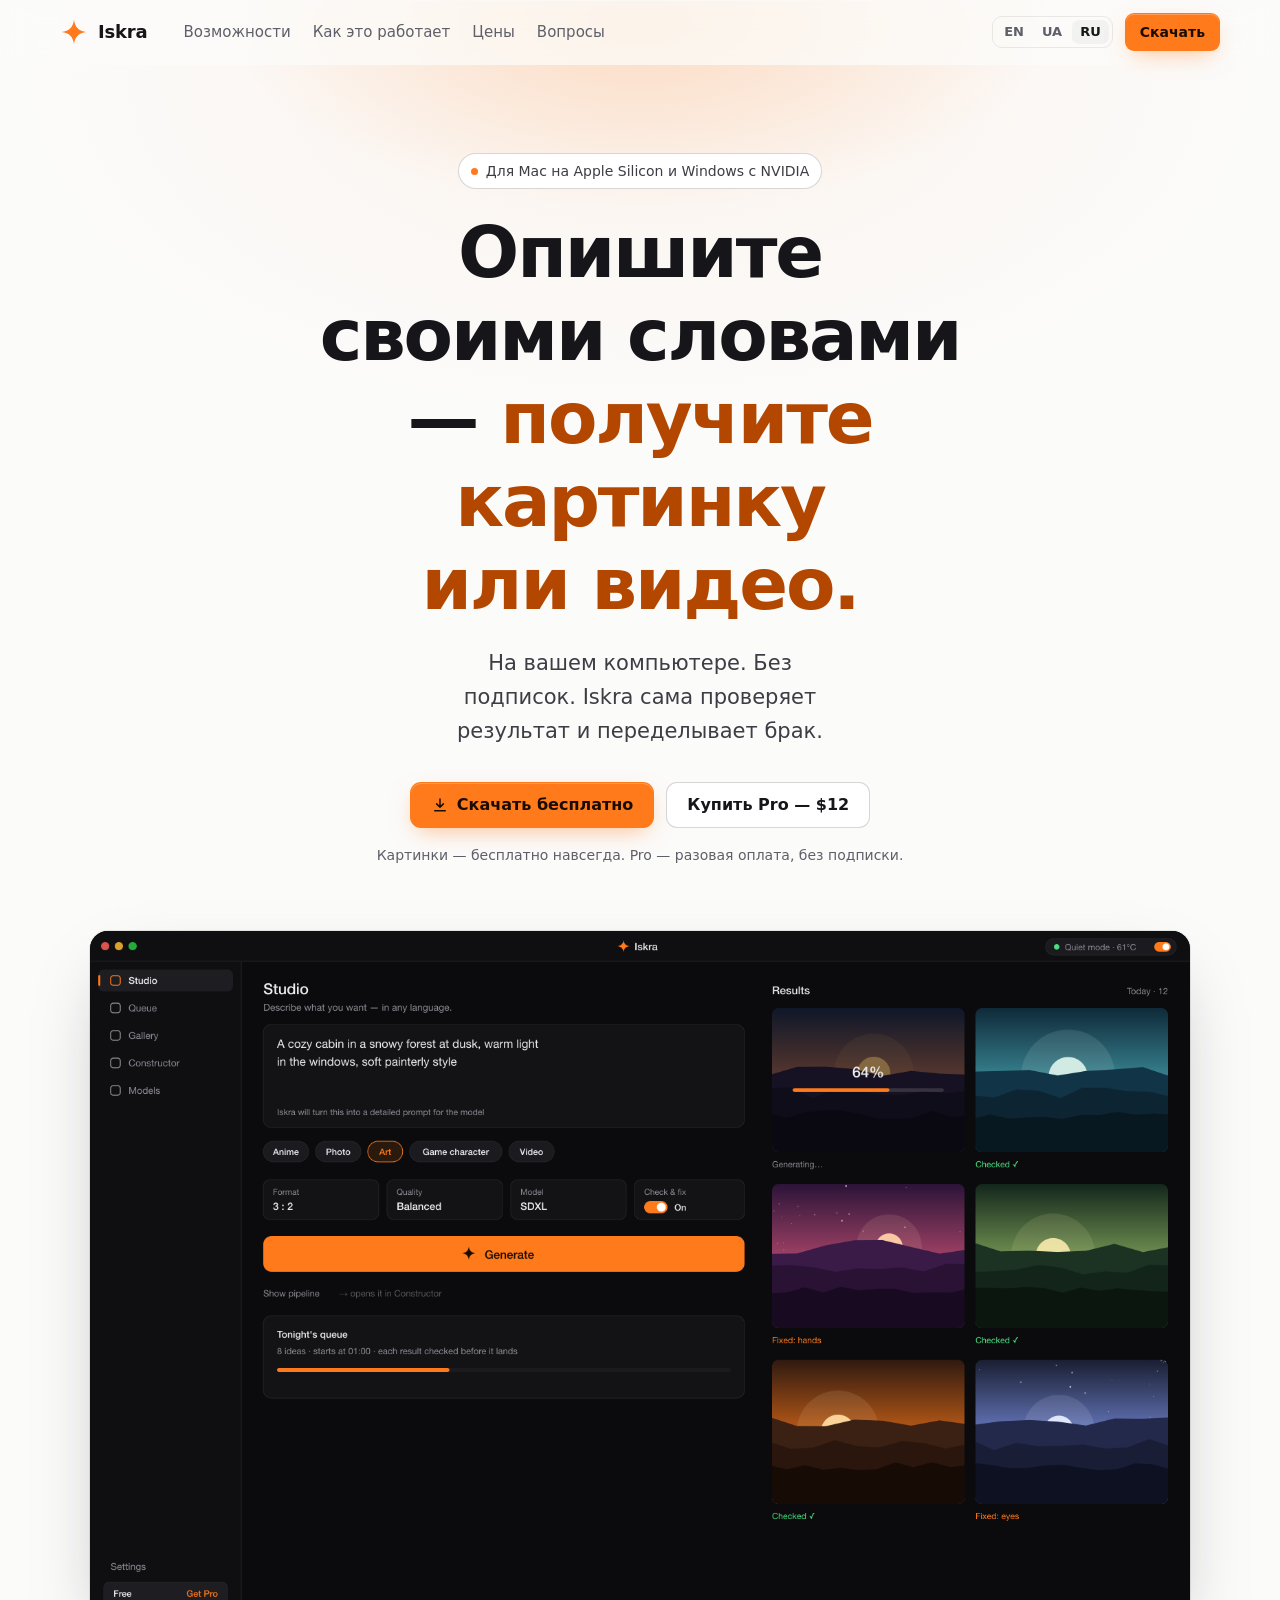
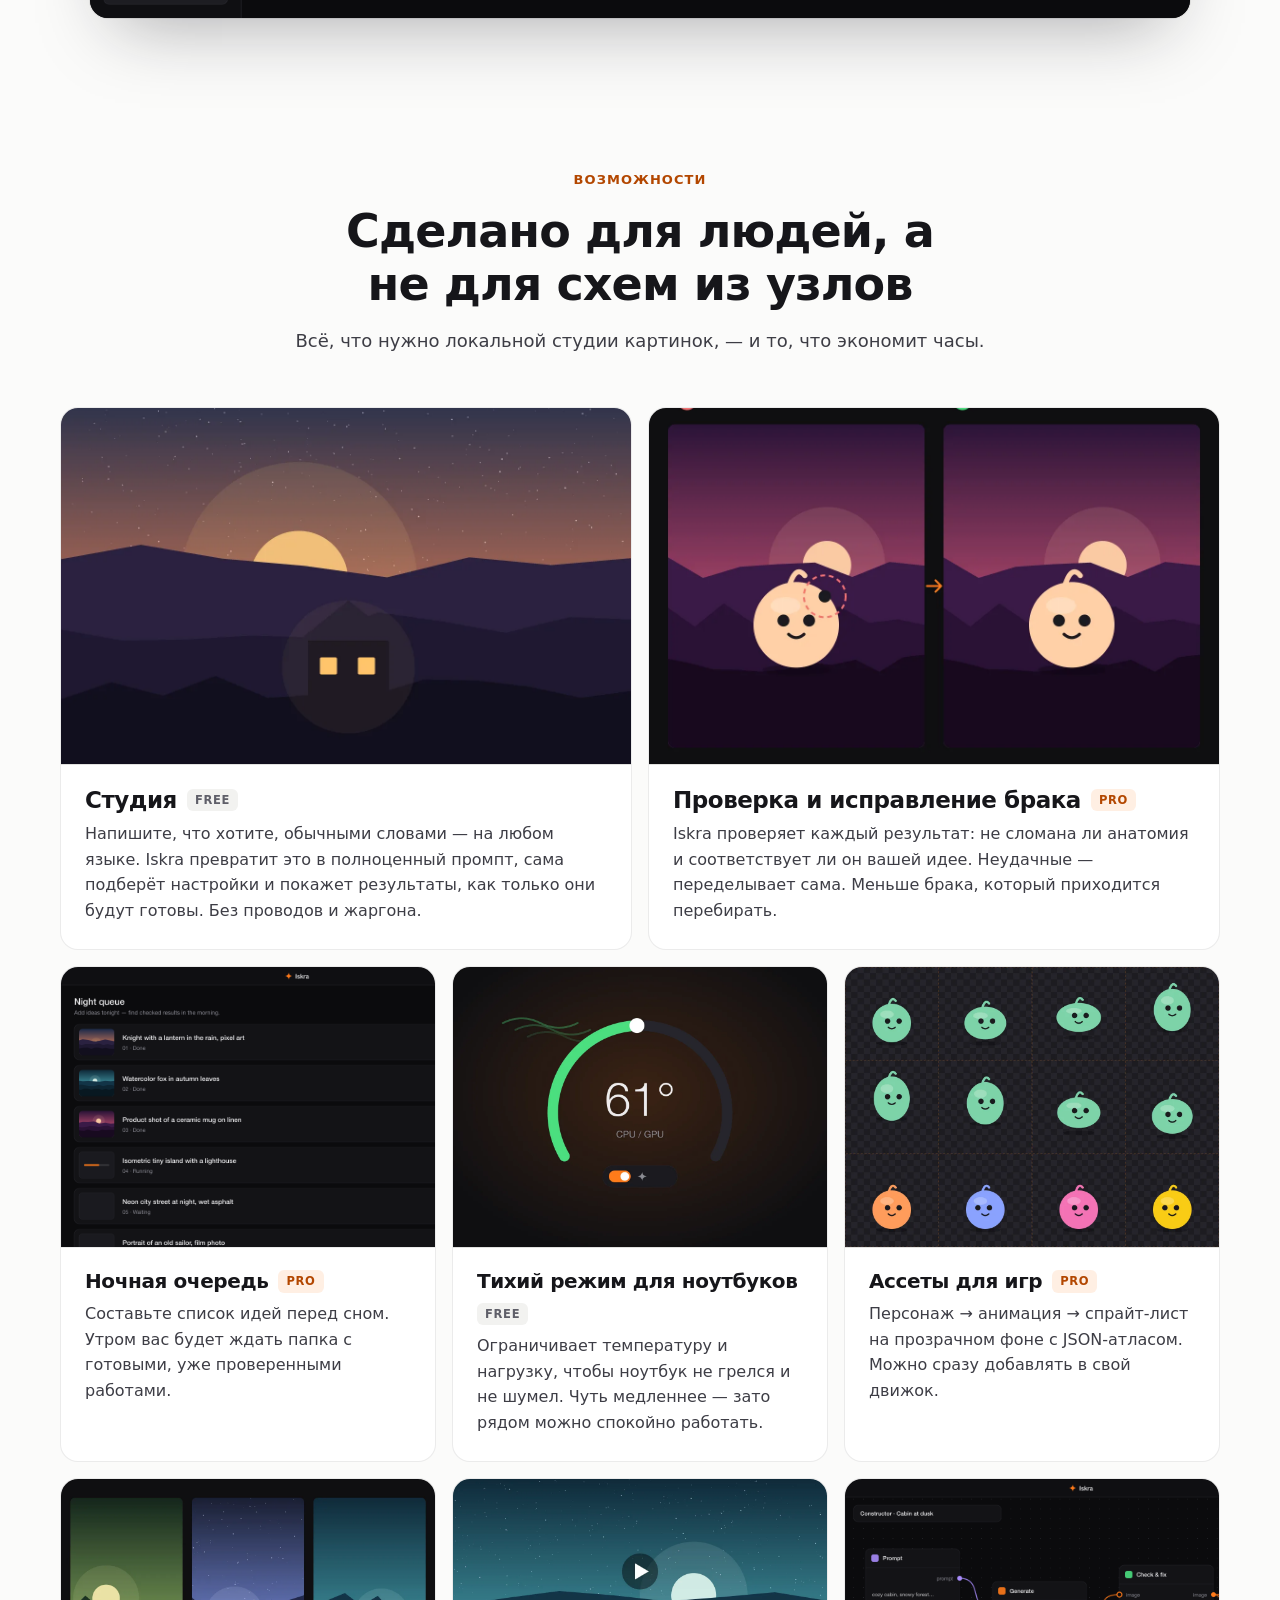
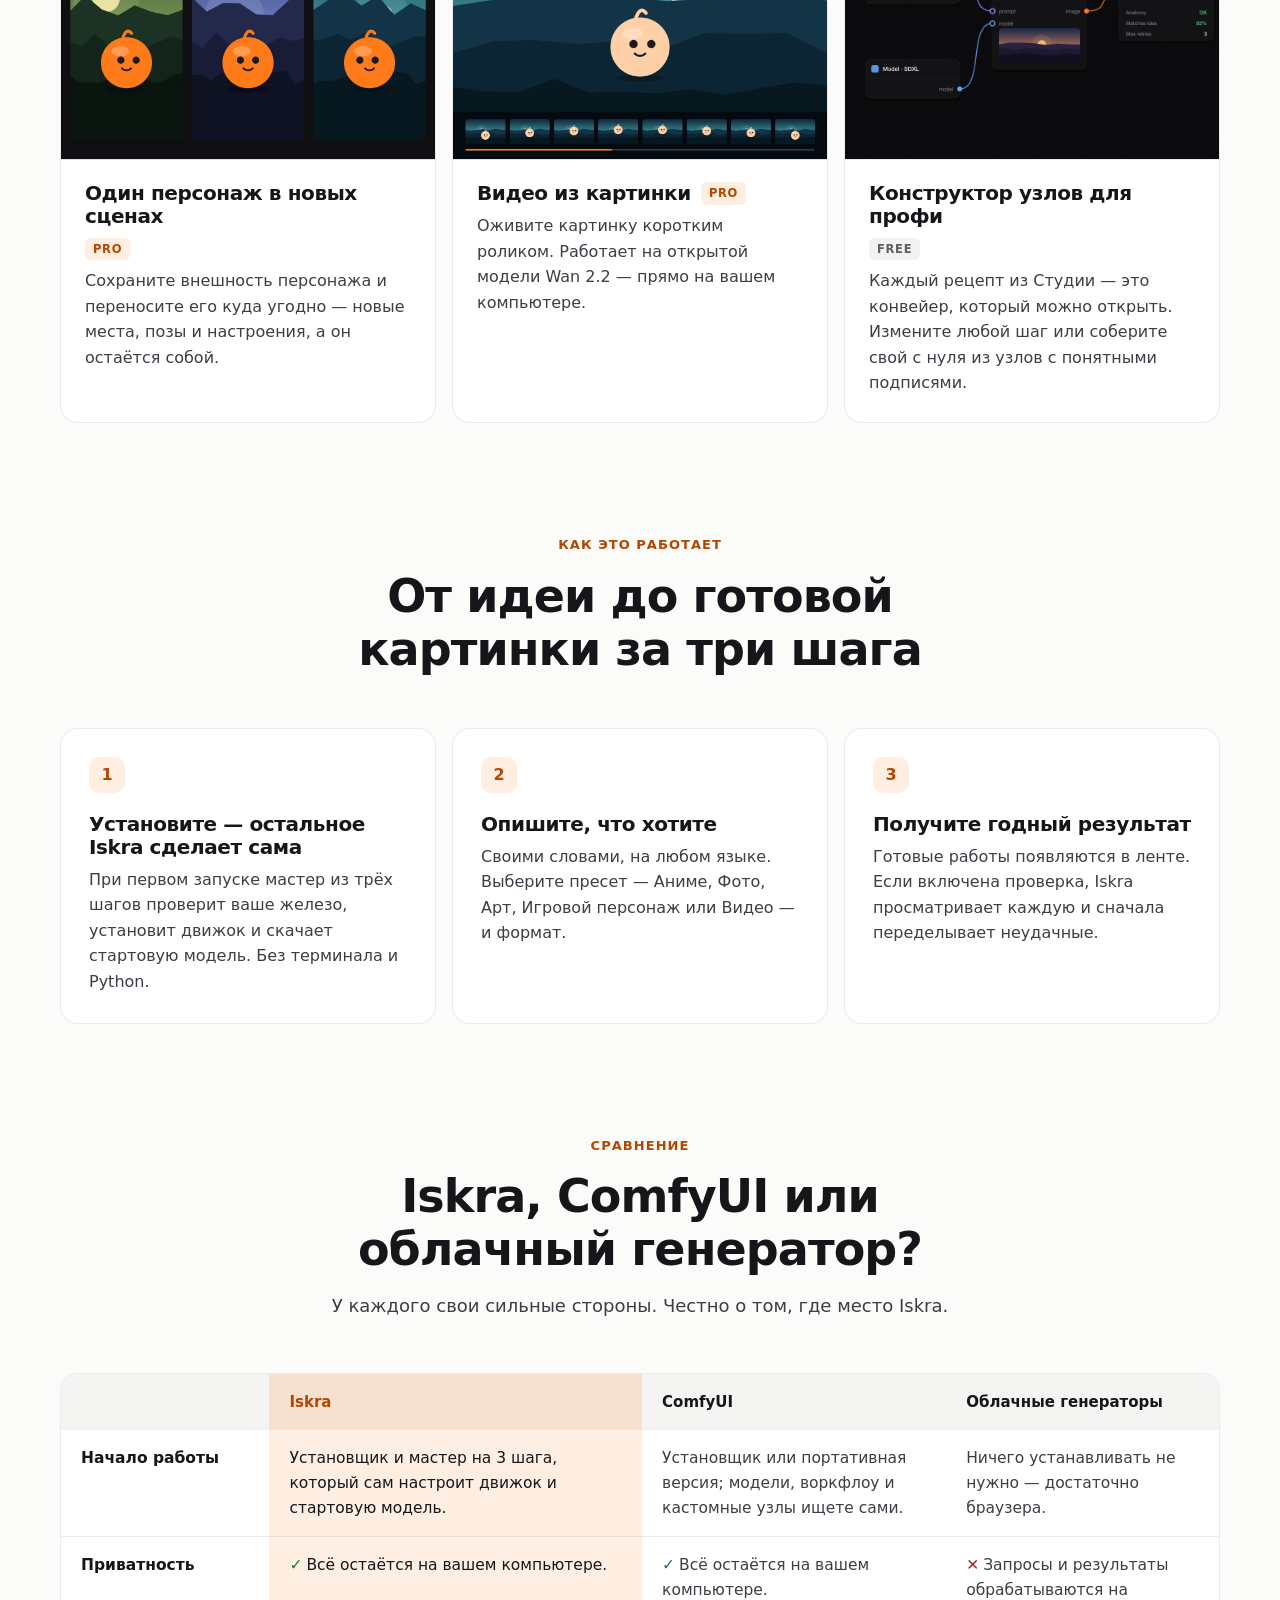
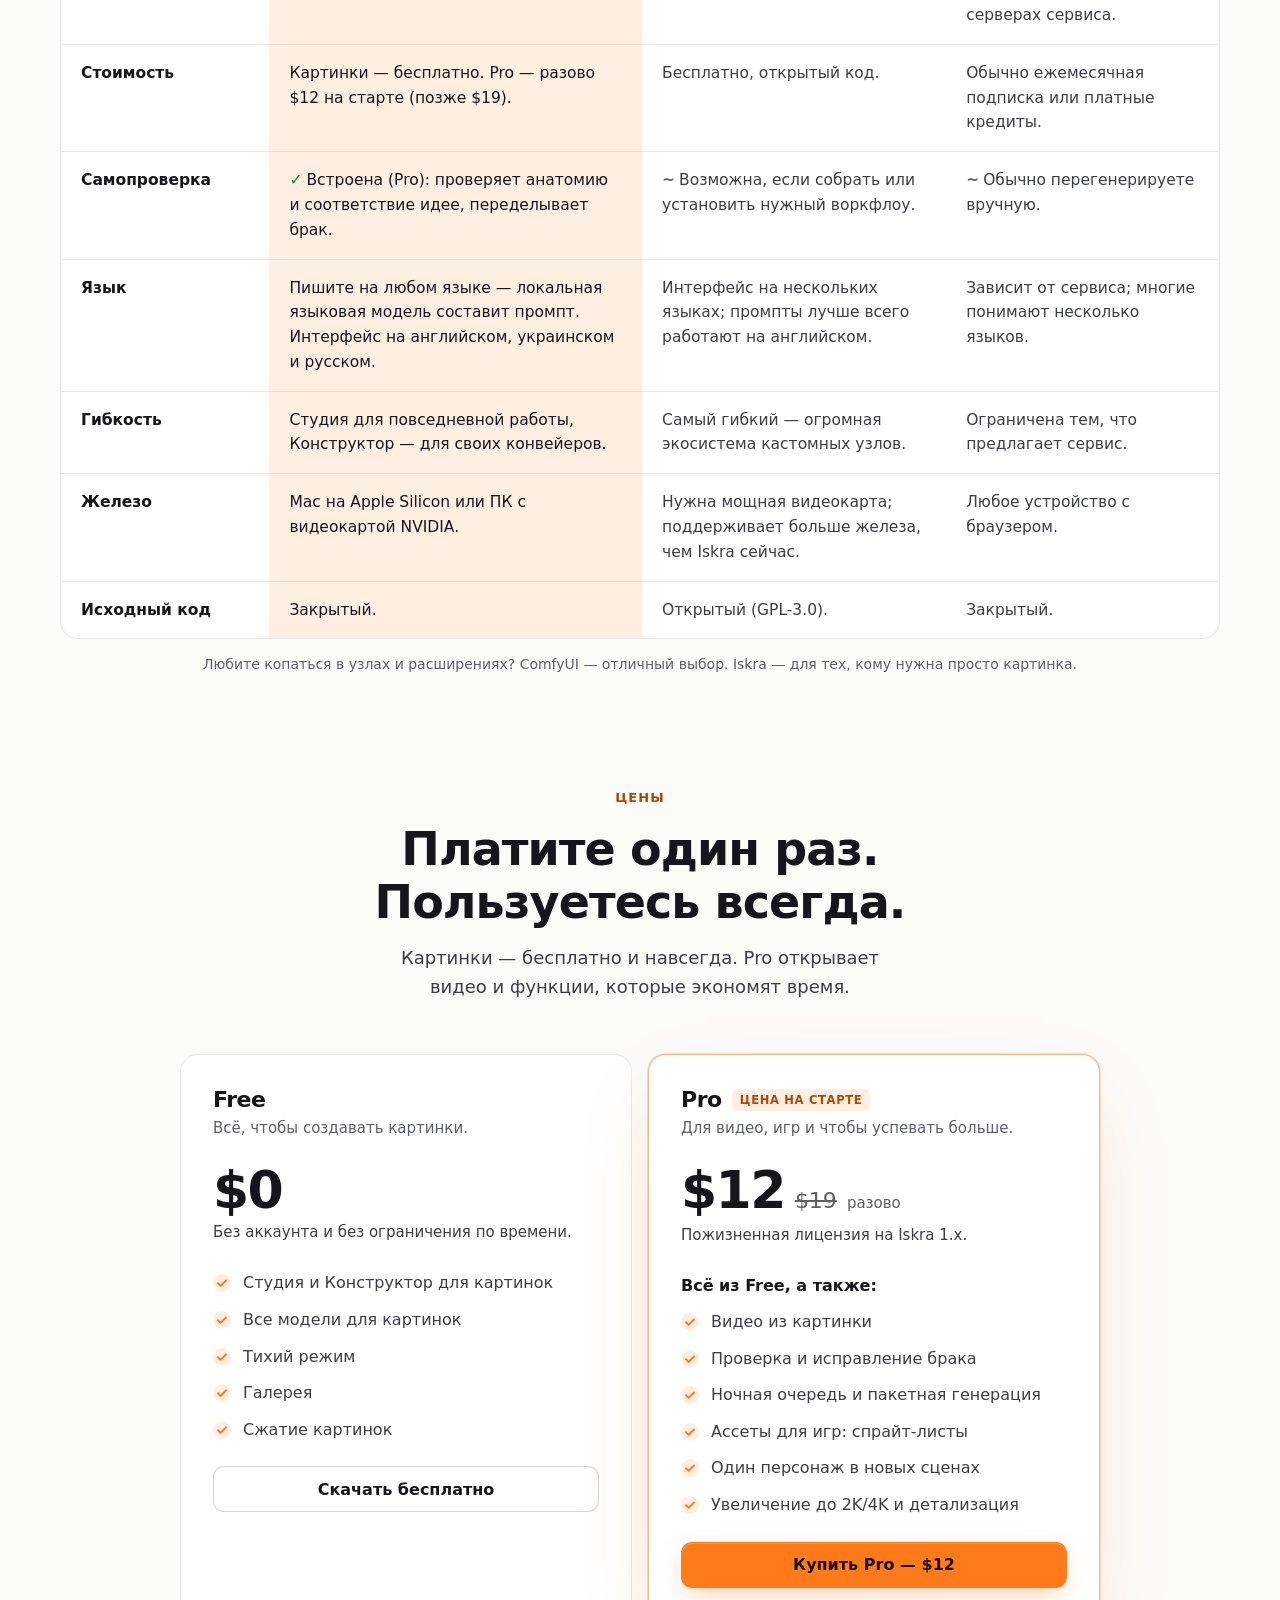
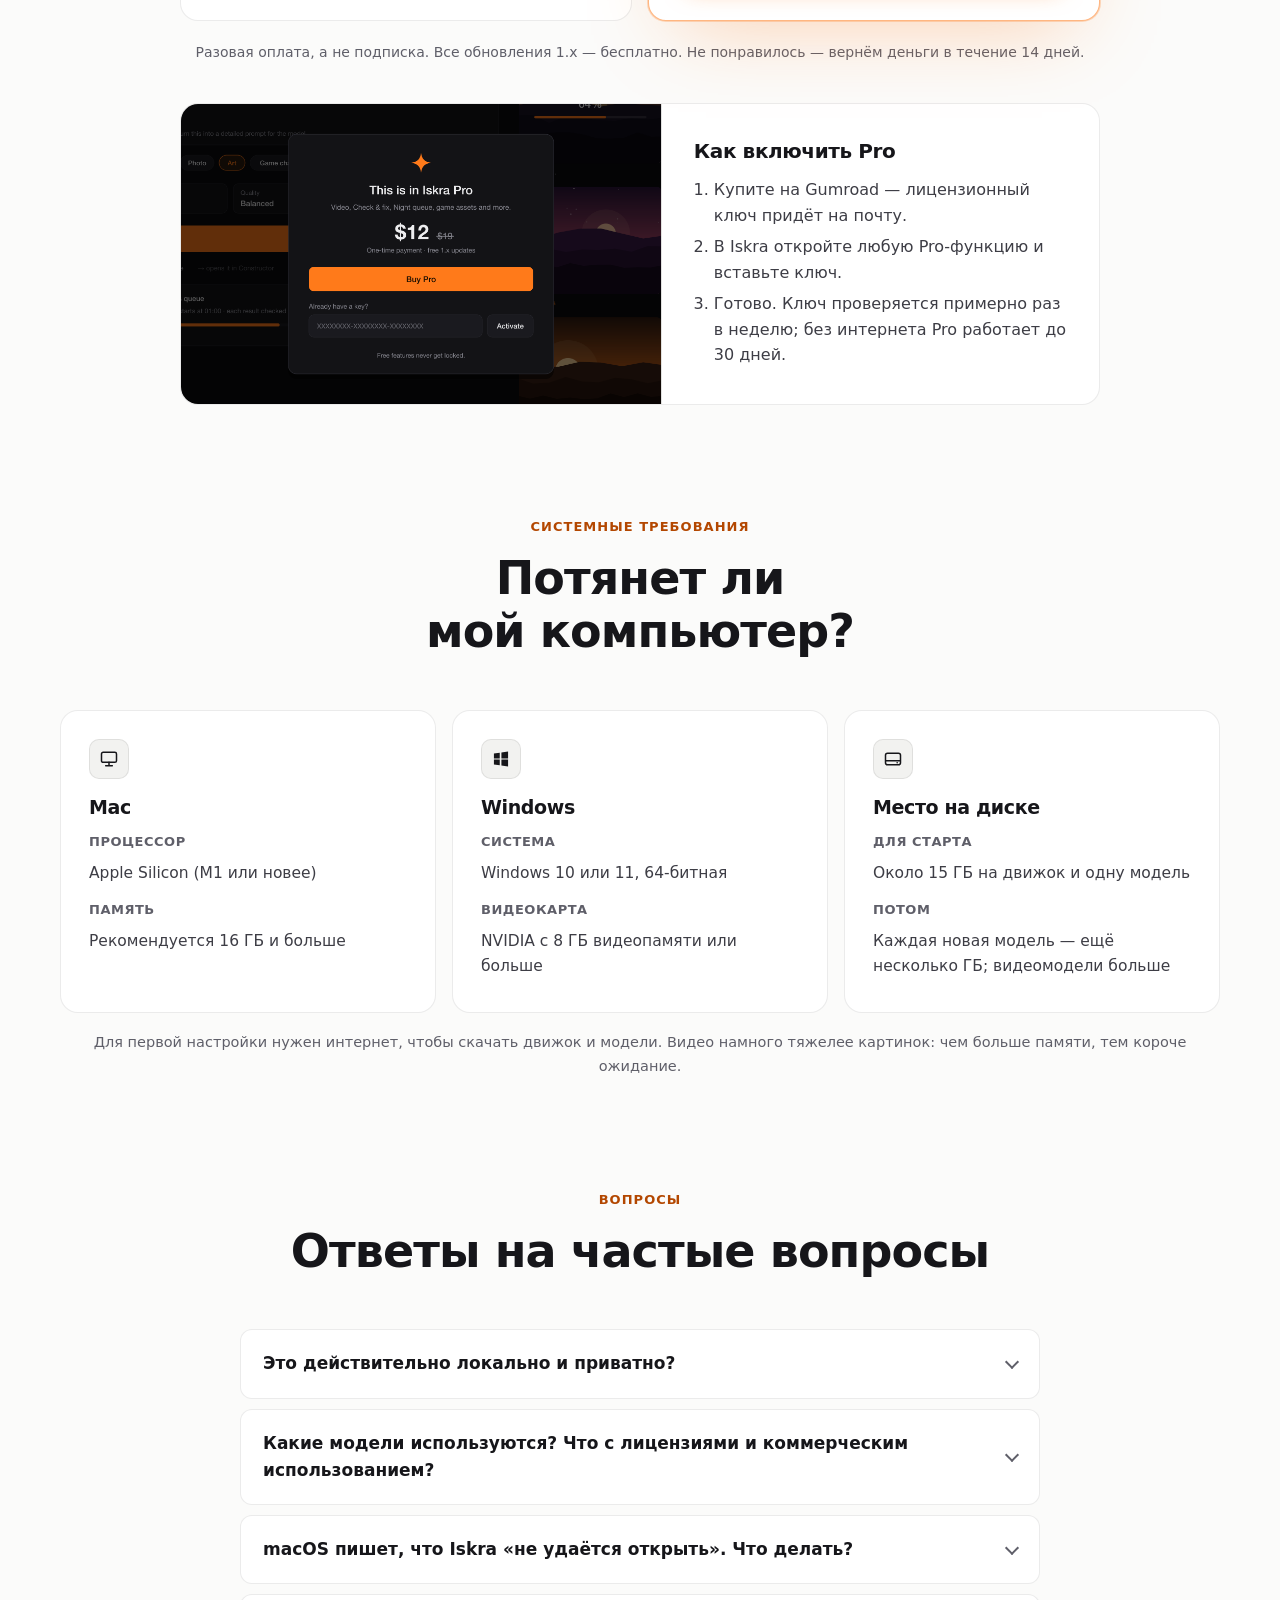
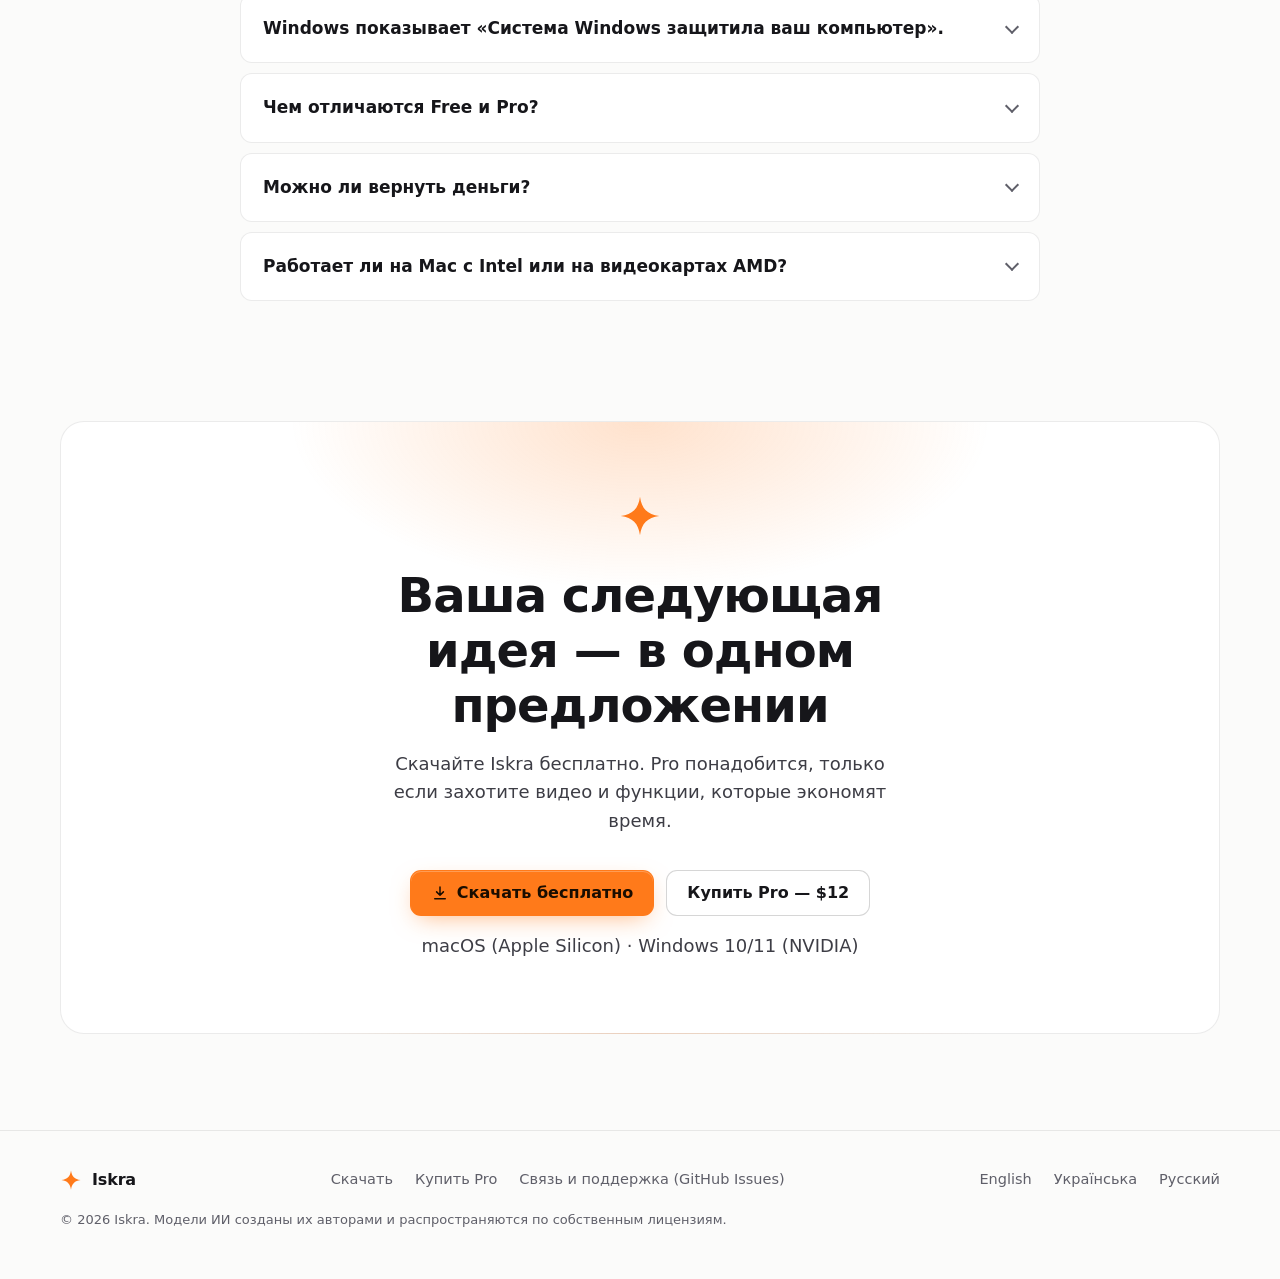
==== ru/index.html @ 6d416b85 "Add Iskra marketing site (en/uk/ru) for GitHub Pages Static, framework-free landing page: hero, feat" ====
<!doctype html>
<html lang="ru">
<head>
<meta charset="utf-8">
<meta name="viewport" content="width=device-width, initial-scale=1">
<title>Iskra — картинки и видео с помощью ИИ на вашем компьютере</title>
<meta name="description" content="Опишите своими словами — получите картинку или видео. Генерация прямо на вашем Mac или ПК с Windows, без облака и подписок. Картинки — бесплатно, Pro — разовая покупка.">
<link rel="canonical" href="https://krinsh.github.io/iskra/ru/">
<link rel="alternate" hreflang="en" href="https://krinsh.github.io/iskra/">
<link rel="alternate" hreflang="uk" href="https://krinsh.github.io/iskra/uk/">
<link rel="alternate" hreflang="ru" href="https://krinsh.github.io/iskra/ru/">
<link rel="alternate" hreflang="x-default" href="https://krinsh.github.io/iskra/">
<meta name="theme-color" content="#0b0b0d" media="(prefers-color-scheme: dark)">
<meta name="theme-color" content="#fbfbfa" media="(prefers-color-scheme: light)">
<link rel="icon" href="../assets/favicon.svg" type="image/svg+xml">
<link rel="apple-touch-icon" href="../assets/img/apple-touch-icon.png">
<meta property="og:type" content="website">
<meta property="og:site_name" content="Iskra">
<meta property="og:locale" content="ru_RU">
<meta property="og:locale:alternate" content="en_US">
<meta property="og:locale:alternate" content="uk_UA">
<meta property="og:title" content="Iskra — картинки и видео с помощью ИИ на вашем компьютере">
<meta property="og:description" content="Опишите своими словами — получите картинку или видео. На вашем компьютере. Без подписок.">
<meta property="og:url" content="https://krinsh.github.io/iskra/ru/">
<meta property="og:image" content="https://krinsh.github.io/iskra/assets/img/og.png">
<meta property="og:image:width" content="1200">
<meta property="og:image:height" content="630">
<meta property="og:image:alt" content="Iskra: опишите своими словами — получите картинку или видео.">
<meta name="twitter:card" content="summary_large_image">
<meta name="twitter:title" content="Iskra — картинки и видео с помощью ИИ на вашем компьютере">
<meta name="twitter:description" content="Опишите своими словами — получите картинку или видео. На вашем компьютере. Без подписок.">
<meta name="twitter:image" content="https://krinsh.github.io/iskra/assets/img/og.png">
<link rel="stylesheet" href="../assets/style.css">
<script src="../assets/site.js" defer></script>
<script type="application/ld+json">
{"@context":"https://schema.org","@type":"SoftwareApplication","name":"Iskra","inLanguage":"ru","applicationCategory":"MultimediaApplication","operatingSystem":"macOS (Apple Silicon), Windows 10/11","url":"https://krinsh.github.io/iskra/ru/","description":"Генерация картинок и видео с помощью ИИ локально, на вашем компьютере.","offers":[{"@type":"Offer","name":"Iskra Free","price":"0","priceCurrency":"USD"},{"@type":"Offer","name":"Iskra Pro","price":"12","priceCurrency":"USD","url":"https://krinsh.gumroad.com/l/iskra"}]}
</script>
</head>
<body>
<svg width="0" height="0" style="position:absolute" aria-hidden="true" focusable="false">
  <symbol id="spark" viewBox="0 0 24 24"><path d="M12 1.5C12.9 8 16 11.1 22.5 12C16 12.9 12.9 16 12 22.5C11.1 16 8 12.9 1.5 12C8 11.1 11.1 8 12 1.5Z" fill="#ff7a1a"/></symbol>
  <symbol id="i-down" viewBox="0 0 24 24"><path d="M12 4v11m0 0l-4.5-4.5M12 15l4.5-4.5M5 19.5h14" fill="none" stroke="currentColor" stroke-width="2" stroke-linecap="round" stroke-linejoin="round"/></symbol>
  <symbol id="i-mac" viewBox="0 0 24 24"><rect x="3" y="4" width="18" height="12" rx="2" fill="none" stroke="currentColor" stroke-width="1.8"/><path d="M8 20h8M12 16v4" stroke="currentColor" stroke-width="1.8" stroke-linecap="round"/></symbol>
  <symbol id="i-win" viewBox="0 0 24 24"><path d="M3.5 5.5l7-1v7h-7zM12.5 4.2l8-1.2v8.5h-8zM3.5 12.5h7v7l-7-1zM12.5 12.5h8V21l-8-1.2z" fill="currentColor"/></symbol>
  <symbol id="i-disk" viewBox="0 0 24 24"><rect x="3" y="5" width="18" height="14" rx="2.5" fill="none" stroke="currentColor" stroke-width="1.8"/><path d="M3 14h18" stroke="currentColor" stroke-width="1.8"/><circle cx="17" cy="16.5" r="1" fill="currentColor"/></symbol>
</svg>

<a class="skip" href="#main">Перейти к содержанию</a>

<header class="site-header">
  <div class="wrap nav">
    <a class="brand" href="./" aria-label="Iskra — главная"><svg aria-hidden="true"><use href="#spark"/></svg><span>Iskra</span></a>
    <nav class="nav-links" aria-label="Разделы">
      <a href="#features">Возможности</a>
      <a href="#how">Как это работает</a>
      <a href="#pricing">Цены</a>
      <a href="#faq">Вопросы</a>
    </nav>
    <div class="nav-end">
      <nav class="lang" aria-label="Язык">
        <a href="../" hreflang="en" lang="en" aria-label="English">EN</a>
        <a href="../uk/" hreflang="uk" lang="uk" aria-label="Українська">UA</a>
        <a href="./" hreflang="ru" lang="ru" aria-label="Русский" aria-current="true">RU</a>
      </nav>
      <a class="btn btn-primary btn-sm" href="https://github.com/KRINSH/iskra/releases/latest">Скачать</a>
    </div>
  </div>
</header>

<main id="main">

<section class="hero">
  <div class="wrap">
    <p class="eyebrow"><span class="dot" aria-hidden="true"></span>Для Mac на Apple Silicon и Windows с NVIDIA</p>
    <h1>Опишите своими словами — <span class="accent">получите картинку или видео.</span></h1>
    <p class="lead">На вашем компьютере. Без подписок. Iskra сама проверяет результат и переделывает брак.</p>
    <div class="cta-row">
      <a class="btn btn-primary" href="https://github.com/KRINSH/iskra/releases/latest"><svg aria-hidden="true"><use href="#i-down"/></svg>Скачать бесплатно</a>
      <a class="btn btn-ghost" href="https://krinsh.gumroad.com/l/iskra">Купить Pro — $12</a>
    </div>
    <p class="cta-note">Картинки — бесплатно навсегда. Pro — разовая оплата, без подписки.</p>
    <div class="hero-shot">
      <div class="frame">
        <img src="../assets/img/shot-studio.png" width="1600" height="1000" fetchpriority="high"
             alt="Студия Iskra: поле с описанием «Уютный домик в заснеженном лесу на закате», пресеты стилей, кнопка генерации и лента готовых проверенных результатов.">
      </div>
    </div>
  </div>
</section>

<section class="section" id="features" aria-labelledby="features-title">
  <div class="wrap">
    <div class="section-head">
      <span class="kicker">Возможности</span>
      <h2 id="features-title">Сделано для людей, а не для схем из узлов</h2>
      <p>Всё, что нужно локальной студии картинок, — и то, что экономит часы.</p>
    </div>
    <div class="features">
      <article class="card feature big">
        <div class="media"><img src="../assets/img/ex-1.webp" width="1200" height="900" loading="lazy" alt="Пример результата: домик со светом в окнах под звёздным вечерним небом."></div>
        <div class="body">
          <h3>Студия <span class="tag tag-free">Free</span></h3>
          <p>Напишите, что хотите, обычными словами — на любом языке. Iskra превратит это в полноценный промпт, сама подберёт настройки и покажет результаты, как только они будут готовы. Без проводов и жаргона.</p>
        </div>
      </article>
      <article class="card feature big">
        <div class="media"><img src="../assets/img/ex-2.webp" width="1200" height="900" loading="lazy" alt="До и после: персонаж с лишним глазом отмечен как брак, рядом — исправленный вариант."></div>
        <div class="body">
          <h3>Проверка и исправление брака <span class="tag tag-pro">Pro</span></h3>
          <p>Iskra проверяет каждый результат: не сломана ли анатомия и соответствует ли он вашей идее. Неудачные — переделывает сама. Меньше брака, который приходится перебирать.</p>
        </div>
      </article>
      <article class="card feature">
        <div class="media shot"><img src="../assets/img/shot-queue.png" width="1600" height="1000" loading="lazy" alt="Экран ночной очереди: список идей — часть готова и проверена, одна в работе, остальные ждут."></div>
        <div class="body">
          <h3>Ночная очередь <span class="tag tag-pro">Pro</span></h3>
          <p>Составьте список идей перед сном. Утром вас будет ждать папка с готовыми, уже проверенными работами.</p>
        </div>
      </article>
      <article class="card feature">
        <div class="media"><img src="../assets/img/ex-6.webp" width="1200" height="900" loading="lazy" alt="Тихий режим: индикатор температуры стабильно держит 61 градус, переключатель включён."></div>
        <div class="body">
          <h3>Тихий режим для ноутбуков <span class="tag tag-free">Free</span></h3>
          <p>Ограничивает температуру и нагрузку, чтобы ноутбук не грелся и не шумел. Чуть медленнее — зато рядом можно спокойно работать.</p>
        </div>
      </article>
      <article class="card feature">
        <div class="media"><img src="../assets/img/ex-3.webp" width="1200" height="900" loading="lazy" alt="Спрайт-лист на прозрачном фоне: персонаж в восьми кадрах анимации и цветовые варианты."></div>
        <div class="body">
          <h3>Ассеты для игр <span class="tag tag-pro">Pro</span></h3>
          <p>Персонаж → анимация → спрайт-лист на прозрачном фоне с JSON-атласом. Можно сразу добавлять в свой движок.</p>
        </div>
      </article>
      <article class="card feature">
        <div class="media"><img src="../assets/img/ex-4.webp" width="1200" height="900" loading="lazy" alt="Один и тот же персонаж в трёх разных сценах: лес, звёздная ночь и море."></div>
        <div class="body">
          <h3>Один персонаж в новых сценах <span class="tag tag-pro">Pro</span></h3>
          <p>Сохраните внешность персонажа и переносите его куда угодно — новые места, позы и настроения, а он остаётся собой.</p>
        </div>
      </article>
      <article class="card feature">
        <div class="media"><img src="../assets/img/ex-5.webp" width="1200" height="900" loading="lazy" alt="Статичная картинка, превращённая в короткое видео: кнопка воспроизведения и лента кадров внизу."></div>
        <div class="body">
          <h3>Видео из картинки <span class="tag tag-pro">Pro</span></h3>
          <p>Оживите картинку коротким роликом. Работает на открытой модели Wan 2.2 — прямо на вашем компьютере.</p>
        </div>
      </article>
      <article class="card feature">
        <div class="media shot"><img src="../assets/img/shot-constructor.png" width="1600" height="1000" loading="lazy" alt="Конструктор: соединённые карточки узлов — промпт, модель, генерация, проверка, увеличение, сохранение в галерею."></div>
        <div class="body">
          <h3>Конструктор узлов для профи <span class="tag tag-free">Free</span></h3>
          <p>Каждый рецепт из Студии — это конвейер, который можно открыть. Измените любой шаг или соберите свой с нуля из узлов с понятными подписями.</p>
        </div>
      </article>
    </div>
  </div>
</section>

<section class="section" id="how" aria-labelledby="how-title">
  <div class="wrap">
    <div class="section-head">
      <span class="kicker">Как это работает</span>
      <h2 id="how-title">От идеи до готовой картинки за три шага</h2>
    </div>
    <ol class="steps" role="list">
      <li class="card step">
        <div class="num" aria-hidden="true">1</div>
        <h3>Установите — остальное Iskra сделает сама</h3>
        <p>При первом запуске мастер из трёх шагов проверит ваше железо, установит движок и скачает стартовую модель. Без терминала и Python.</p>
      </li>
      <li class="card step">
        <div class="num" aria-hidden="true">2</div>
        <h3>Опишите, что хотите</h3>
        <p>Своими словами, на любом языке. Выберите пресет — Аниме, Фото, Арт, Игровой персонаж или Видео — и формат.</p>
      </li>
      <li class="card step">
        <div class="num" aria-hidden="true">3</div>
        <h3>Получите годный результат</h3>
        <p>Готовые работы появляются в ленте. Если включена проверка, Iskra просматривает каждую и сначала переделывает неудачные.</p>
      </li>
    </ol>
  </div>
</section>

<section class="section" id="compare" aria-labelledby="compare-title">
  <div class="wrap">
    <div class="section-head">
      <span class="kicker">Сравнение</span>
      <h2 id="compare-title">Iskra, ComfyUI или облачный генератор?</h2>
      <p>У каждого свои сильные стороны. Честно о том, где место Iskra.</p>
    </div>
    <div class="table-wrap" role="region" aria-labelledby="compare-title" tabindex="0">
      <table class="compare">
        <thead>
          <tr>
            <th scope="col"><span class="visually-hidden">Критерий</span></th>
            <th scope="col" class="us">Iskra</th>
            <th scope="col">ComfyUI</th>
            <th scope="col">Облачные генераторы</th>
          </tr>
        </thead>
        <tbody>
          <tr>
            <th scope="row">Начало работы</th>
            <td class="us" data-label="Iskra">Установщик и мастер на 3 шага, который сам настроит движок и стартовую модель.</td>
            <td data-label="ComfyUI">Установщик или портативная версия; модели, воркфлоу и кастомные узлы ищете сами.</td>
            <td data-label="Облачные генераторы">Ничего устанавливать не нужно — достаточно браузера.</td>
          </tr>
          <tr>
            <th scope="row">Приватность</th>
            <td class="us" data-label="Iskra"><span class="mark yes" aria-hidden="true">✓</span>Всё остаётся на вашем компьютере.</td>
            <td data-label="ComfyUI"><span class="mark yes" aria-hidden="true">✓</span>Всё остаётся на вашем компьютере.</td>
            <td data-label="Облачные генераторы"><span class="mark no" aria-hidden="true">✕</span>Запросы и результаты обрабатываются на серверах сервиса.</td>
          </tr>
          <tr>
            <th scope="row">Стоимость</th>
            <td class="us" data-label="Iskra">Картинки — бесплатно. Pro — разово $12 на старте (позже $19).</td>
            <td data-label="ComfyUI">Бесплатно, открытый код.</td>
            <td data-label="Облачные генераторы">Обычно ежемесячная подписка или платные кредиты.</td>
          </tr>
          <tr>
            <th scope="row">Самопроверка</th>
            <td class="us" data-label="Iskra"><span class="mark yes" aria-hidden="true">✓</span>Встроена (Pro): проверяет анатомию и соответствие идее, переделывает брак.</td>
            <td data-label="ComfyUI"><span class="mark meh" aria-hidden="true">~</span>Возможна, если собрать или установить нужный воркфлоу.</td>
            <td data-label="Облачные генераторы"><span class="mark meh" aria-hidden="true">~</span>Обычно перегенерируете вручную.</td>
          </tr>
          <tr>
            <th scope="row">Язык</th>
            <td class="us" data-label="Iskra">Пишите на любом языке — локальная языковая модель составит промпт. Интерфейс на английском, украинском и русском.</td>
            <td data-label="ComfyUI">Интерфейс на нескольких языках; промпты лучше всего работают на английском.</td>
            <td data-label="Облачные генераторы">Зависит от сервиса; многие понимают несколько языков.</td>
          </tr>
          <tr>
            <th scope="row">Гибкость</th>
            <td class="us" data-label="Iskra">Студия для повседневной работы, Конструктор — для своих конвейеров.</td>
            <td data-label="ComfyUI">Самый гибкий — огромная экосистема кастомных узлов.</td>
            <td data-label="Облачные генераторы">Ограничена тем, что предлагает сервис.</td>
          </tr>
          <tr>
            <th scope="row">Железо</th>
            <td class="us" data-label="Iskra">Mac на Apple Silicon или ПК с видеокартой NVIDIA.</td>
            <td data-label="ComfyUI">Нужна мощная видеокарта; поддерживает больше железа, чем Iskra сейчас.</td>
            <td data-label="Облачные генераторы">Любое устройство с браузером.</td>
          </tr>
          <tr>
            <th scope="row">Исходный код</th>
            <td class="us" data-label="Iskra">Закрытый.</td>
            <td data-label="ComfyUI">Открытый (GPL-3.0).</td>
            <td data-label="Облачные генераторы">Закрытый.</td>
          </tr>
        </tbody>
      </table>
    </div>
    <p class="table-note">Любите копаться в узлах и расширениях? ComfyUI — отличный выбор. Iskra — для тех, кому нужна просто картинка.</p>
  </div>
</section>

<section class="section" id="pricing" aria-labelledby="pricing-title">
  <div class="wrap">
    <div class="section-head">
      <span class="kicker">Цены</span>
      <h2 id="pricing-title">Платите один раз. Пользуетесь всегда.</h2>
      <p>Картинки — бесплатно и навсегда. Pro открывает видео и функции, которые экономят время.</p>
    </div>
    <div class="pricing">
      <div class="card price-card">
        <h3>Free</h3>
        <p class="sub">Всё, чтобы создавать картинки.</p>
        <div class="price"><span class="amount">$0</span></div>
        <p class="price-local">Без аккаунта и без ограничения по времени.</p>
        <ul class="checks">
          <li>Студия и Конструктор для картинок</li>
          <li>Все модели для картинок</li>
          <li>Тихий режим</li>
          <li>Галерея</li>
          <li>Сжатие картинок</li>
        </ul>
        <a class="btn btn-ghost" href="https://github.com/KRINSH/iskra/releases/latest">Скачать бесплатно</a>
      </div>
      <div class="card price-card pro">
        <h3>Pro <span class="tag tag-pro">Цена на старте</span></h3>
        <p class="sub">Для видео, игр и чтобы успевать больше.</p>
        <div class="price"><span class="amount">$12</span><s aria-label="обычная цена 19 долларов">$19</s><span class="per">разово</span></div>
        <p class="price-local">Пожизненная лицензия на Iskra 1.x.</p>
        <ul class="checks">
          <li class="lead-item">Всё из Free, а также:</li>
          <li>Видео из картинки</li>
          <li>Проверка и исправление брака</li>
          <li>Ночная очередь и пакетная генерация</li>
          <li>Ассеты для игр: спрайт-листы</li>
          <li>Один персонаж в новых сценах</li>
          <li>Увеличение до 2K/4K и детализация</li>
        </ul>
        <a class="btn btn-primary" href="https://krinsh.gumroad.com/l/iskra">Купить Pro — $12</a>
      </div>
    </div>
    <p class="fine">Разовая оплата, а не подписка. Все обновления 1.x — бесплатно. Не понравилось — вернём деньги в течение 14 дней.</p>

    <div class="card activate">
      <div class="media"><img src="../assets/img/shot-pro.png" width="1600" height="1000" loading="lazy" alt="Окно «Это в Iskra Pro» с ценой, кнопкой покупки и полем для лицензионного ключа."></div>
      <div class="body">
        <h3>Как включить Pro</h3>
        <ol>
          <li>Купите на Gumroad — лицензионный ключ придёт на почту.</li>
          <li>В Iskra откройте любую Pro-функцию и вставьте ключ.</li>
          <li>Готово. Ключ проверяется примерно раз в неделю; без интернета Pro работает до 30 дней.</li>
        </ol>
      </div>
    </div>
  </div>
</section>

<section class="section" id="requirements" aria-labelledby="req-title">
  <div class="wrap">
    <div class="section-head">
      <span class="kicker">Системные требования</span>
      <h2 id="req-title">Потянет ли мой компьютер?</h2>
    </div>
    <div class="reqs">
      <div class="card req">
        <div class="icon" aria-hidden="true"><svg><use href="#i-mac"/></svg></div>
        <h3>Mac</h3>
        <dl>
          <dt>Процессор</dt><dd>Apple Silicon (M1 или новее)</dd>
          <dt>Память</dt><dd>Рекомендуется 16 ГБ и больше</dd>
        </dl>
      </div>
      <div class="card req">
        <div class="icon" aria-hidden="true"><svg><use href="#i-win"/></svg></div>
        <h3>Windows</h3>
        <dl>
          <dt>Система</dt><dd>Windows 10 или 11, 64-битная</dd>
          <dt>Видеокарта</dt><dd>NVIDIA с 8 ГБ видеопамяти или больше</dd>
        </dl>
      </div>
      <div class="card req">
        <div class="icon" aria-hidden="true"><svg><use href="#i-disk"/></svg></div>
        <h3>Место на диске</h3>
        <dl>
          <dt>Для старта</dt><dd>Около 15 ГБ на движок и одну модель</dd>
          <dt>Потом</dt><dd>Каждая новая модель — ещё несколько ГБ; видеомодели больше</dd>
        </dl>
      </div>
    </div>
    <p class="req-note">Для первой настройки нужен интернет, чтобы скачать движок и модели. Видео намного тяжелее картинок: чем больше памяти, тем короче ожидание.</p>
  </div>
</section>

<section class="section" id="faq" aria-labelledby="faq-title">
  <div class="wrap">
    <div class="section-head">
      <span class="kicker">Вопросы</span>
      <h2 id="faq-title">Ответы на частые вопросы</h2>
    </div>
    <div class="faq">
      <details>
        <summary>Это действительно локально и приватно?</summary>
        <div class="answer">
          <p>Да. Картинки и видео генерируются полностью на вашем компьютере — ваши описания и результаты никуда не загружаются.</p>
          <p>В интернет Iskra выходит только чтобы скачать движок и выбранные вами модели, а с Pro — чтобы примерно раз в неделю проверить лицензионный ключ. Без интернета Pro работает до 30 дней между проверками.</p>
        </div>
      </details>
      <details>
        <summary>Какие модели используются? Что с лицензиями и коммерческим использованием?</summary>
        <div class="answer">
          <p>Iskra не поставляет модели в комплекте: при настройке она скачивает стартовую модель с Hugging Face, а другие можно добавить в окне <strong>Модели</strong>. Для каждой модели там указана лицензия и можно ли использовать результаты коммерчески.</p>
          <p>Стартовая модель по умолчанию — SDXL с лицензией CreativeML Open RAIL++-M: коммерческое использование разрешено в рамках её ограничений. Для видео — Wan 2.2 (Apache 2.0). Некоторые популярные модели, например FLUX.1 [dev], некоммерческие — Iskra чётко их помечает. Если сомневаетесь, прочитайте лицензию модели, которой пользуетесь.</p>
        </div>
      </details>
      <details>
        <summary>macOS пишет, что Iskra «не удаётся открыть». Что делать?</summary>
        <div class="answer">
          <p>Iskra пока не подписана платным сертификатом Apple Developer, поэтому при первом запуске macOS показывает предупреждение. Разрешить запуск нужно только один раз:</p>
          <ol>
            <li>Перетащите Iskra в папку <strong>Программы</strong>.</li>
            <li>Нажмите на Iskra <strong>правой кнопкой</strong> (или с Control), выберите <strong>Открыть</strong> и ещё раз нажмите <strong>Открыть</strong> в окне.</li>
            <li>Если кнопки «Открыть» нет (macOS 15 Sequoia и новее): попробуйте один раз запустить Iskra, затем откройте <strong>Системные настройки → Конфиденциальность и безопасность</strong>, прокрутите вниз и нажмите <strong>Всё равно открыть</strong> рядом с сообщением об Iskra. Подтвердите паролем.</li>
          </ol>
          <p>Если macOS пишет, что программа «повреждена», выполните в Терминале эту команду и откройте Iskra снова: <code class="cmd">xattr -dr com.apple.quarantine /Applications/Iskra.app</code></p>
        </div>
      </details>
      <details>
        <summary>Windows показывает «Система Windows защитила ваш компьютер».</summary>
        <div class="answer">
          <p>Это фильтр SmartScreen: у установщика пока нет цифровой подписи. Нажмите <strong>Подробнее</strong>, а затем <strong>Выполнить в любом случае</strong>. Для каждого установщика это нужно только один раз.</p>
        </div>
      </details>
      <details>
        <summary>Чем отличаются Free и Pro?</summary>
        <div class="answer">
          <p><strong>Free</strong> — это Студия и Конструктор для картинок, все модели для картинок, тихий режим, галерея и сжатие картинок. Без ограничения по времени.</p>
          <p><strong>Pro</strong> добавляет видео из картинки, проверку и исправление брака, ночную очередь и пакетную генерацию, ассеты для игр (спрайт-листы), одного персонажа в новых сценах, а также увеличение до 2K/4K с детализацией. Оплата разовая: $12 на старте, позже $19. Бесплатные функции никогда не блокируются.</p>
        </div>
      </details>
      <details>
        <summary>Можно ли вернуть деньги?</summary>
        <div class="answer">
          <p>Да. Если Pro вам не подошёл, ответьте на письмо-квитанцию от Gumroad в течение 14 дней после покупки — и мы вернём всю сумму.</p>
        </div>
      </details>
      <details>
        <summary>Работает ли на Mac с Intel или на видеокартах AMD?</summary>
        <div class="answer">
          <p>Честно — пока нет. Сейчас Iskra поддерживает Mac на Apple Silicon (M1 и новее) и ПК с Windows и видеокартой NVIDIA. Mac на Intel, видеокарты AMD и Intel, а также Linux не поддерживаются. Прежде чем покупать Pro, попробуйте бесплатную версию на своём железе.</p>
        </div>
      </details>
    </div>
  </div>
</section>

<section class="wrap" aria-labelledby="final-title">
  <div class="final">
    <svg class="spark" aria-hidden="true"><use href="#spark"/></svg>
    <h2 id="final-title">Ваша следующая идея — в одном предложении</h2>
    <p>Скачайте Iskra бесплатно. Pro понадобится, только если захотите видео и функции, которые экономят время.</p>
    <div class="cta-row">
      <a class="btn btn-primary" href="https://github.com/KRINSH/iskra/releases/latest"><svg aria-hidden="true"><use href="#i-down"/></svg>Скачать бесплатно</a>
      <a class="btn btn-ghost" href="https://krinsh.gumroad.com/l/iskra">Купить Pro — $12</a>
    </div>
    <p class="cta-note">macOS (Apple Silicon) · Windows 10/11 (NVIDIA)</p>
  </div>
</section>

</main>

<footer class="site-footer">
  <div class="wrap">
    <div class="foot">
      <a class="brand" href="./"><svg aria-hidden="true"><use href="#spark"/></svg>Iskra</a>
      <nav aria-label="Ссылки">
        <a href="https://github.com/KRINSH/iskra/releases/latest">Скачать</a>
        <a href="https://krinsh.gumroad.com/l/iskra">Купить Pro</a>
        <a href="https://github.com/KRINSH/iskra/issues">Связь и поддержка (GitHub Issues)</a>
      </nav>
      <nav aria-label="Языки">
        <a href="../" hreflang="en" lang="en">English</a>
        <a href="../uk/" hreflang="uk" lang="uk">Українська</a>
        <a href="./" hreflang="ru" lang="ru" aria-current="true">Русский</a>
      </nav>
    </div>
    <p class="foot-small">© 2026 Iskra. Модели ИИ созданы их авторами и распространяются по собственным лицензиям.</p>
  </div>
</footer>
</body>
</html>
---- assets/style.css ----
/* Iskra — marketing site. Dark-first, light via prefers-color-scheme. No external assets. */

:root {
  color-scheme: dark light;
  --bg: #0b0b0d;
  --bg-2: #101013;
  --surface: #141417;
  --surface-2: #1b1b20;
  --border: rgba(255, 255, 255, 0.08);
  --border-strong: rgba(255, 255, 255, 0.14);
  --text: #ededef;
  --text-2: #b4b4bc;
  --muted: #9a9aa4;
  --accent: #ff7a1a;
  --accent-ink: #ff8f3d;      /* accent used as text on dark */
  --accent-soft: rgba(255, 122, 26, 0.12);
  --on-accent: #1a0d00;
  --ok: #4ade80;
  --no: #f87171;
  --shadow: 0 30px 80px -20px rgba(0, 0, 0, 0.7), 0 0 0 1px var(--border);
  --radius: 12px;
  --radius-lg: 18px;
  --maxw: 1160px;
  --font: Inter, -apple-system, "Segoe UI Variable", "Segoe UI", system-ui, sans-serif;
}

@media (prefers-color-scheme: light) {
  :root {
    --bg: #fbfbfa;
    --bg-2: #f4f4f2;
    --surface: #ffffff;
    --surface-2: #f2f2f0;
    --border: rgba(0, 0, 0, 0.08);
    --border-strong: rgba(0, 0, 0, 0.16);
    --text: #16161a;
    --text-2: #3d3d45;
    --muted: #5f5f69;
    --accent-ink: #b34700;
    --accent-soft: rgba(255, 122, 26, 0.12);
    --ok: #15803d;
    --no: #b91c1c;
    --shadow: 0 30px 70px -25px rgba(20, 20, 30, 0.35), 0 0 0 1px var(--border);
  }
}

*, *::before, *::after { box-sizing: border-box; }

html {
  -webkit-text-size-adjust: 100%;
  text-size-adjust: 100%;
  scroll-behavior: smooth;
  scroll-padding-top: 80px;
}
@media (prefers-reduced-motion: reduce) { html { scroll-behavior: auto; } }

body {
  margin: 0;
  background: var(--bg);
  color: var(--text);
  font-family: var(--font);
  font-size: 17px;
  line-height: 1.6;
  -webkit-font-smoothing: antialiased;
  -moz-osx-font-smoothing: grayscale;
  overflow-x: hidden;
}

img { max-width: 100%; height: auto; display: block; }
a { color: inherit; }
h1, h2, h3 { line-height: 1.15; letter-spacing: -0.02em; margin: 0; font-weight: 650; }
p { margin: 0; }

:focus-visible {
  outline: 2px solid var(--accent);
  outline-offset: 3px;
  border-radius: 6px;
}

.skip {
  position: absolute; left: 12px; top: -60px; z-index: 100;
  background: var(--accent); color: var(--on-accent);
  padding: 10px 14px; border-radius: 8px; font-weight: 600; text-decoration: none;
}
.skip:focus { top: 12px; }

.wrap { width: min(100% - 40px, var(--maxw)); margin-inline: auto; }

.visually-hidden {
  position: absolute !important; width: 1px; height: 1px; padding: 0; margin: -1px;
  overflow: hidden; clip: rect(0 0 0 0); white-space: nowrap; border: 0;
}

/* ---------------------------------------------------------------- header */
.site-header {
  position: sticky; top: 0; z-index: 50;
  background: color-mix(in srgb, var(--bg) 78%, transparent);
  -webkit-backdrop-filter: saturate(160%) blur(14px);
  backdrop-filter: saturate(160%) blur(14px);
  border-bottom: 1px solid transparent;
  transition: border-color 0.2s;
}
.site-header.scrolled { border-bottom-color: var(--border); }
.nav { display: flex; align-items: center; gap: 24px; height: 64px; }
.brand {
  display: inline-flex; align-items: center; gap: 10px;
  font-weight: 700; font-size: 18px; letter-spacing: -0.01em; text-decoration: none;
}
.brand svg { width: 28px; height: 28px; flex: none; }
.nav-links { display: flex; gap: 22px; margin-left: 12px; }
.nav-links a {
  color: var(--muted); text-decoration: none; font-size: 15px; transition: color 0.15s;
}
.nav-links a:hover { color: var(--text); }
.nav-end { margin-left: auto; display: flex; align-items: center; gap: 12px; }

.lang { display: flex; gap: 2px; padding: 3px; border: 1px solid var(--border); border-radius: 10px; }
.lang a {
  font-size: 13px; font-weight: 600; text-decoration: none; color: var(--muted);
  padding: 4px 8px; border-radius: 7px; line-height: 1.3;
}
.lang a:hover { color: var(--text); }
.lang a[aria-current="true"] { background: var(--surface-2); color: var(--text); }

/* --------------------------------------------------------------- buttons */
.btn {
  display: inline-flex; align-items: center; justify-content: center; gap: 8px;
  min-height: 46px; padding: 0 20px; border-radius: 11px;
  font: inherit; font-size: 16px; font-weight: 600; text-decoration: none; white-space: nowrap;
  border: 1px solid transparent; cursor: pointer;
  transition: transform 0.15s, background-color 0.15s, border-color 0.15s, box-shadow 0.15s;
}
.btn:active { transform: translateY(1px); }
.btn-primary {
  background: var(--accent); color: var(--on-accent);
  box-shadow: 0 8px 24px -8px rgba(255, 122, 26, 0.55), inset 0 1px 0 rgba(255, 255, 255, 0.25);
}
.btn-primary:hover { background: #ff8a33; }
.btn-ghost { background: var(--surface); color: var(--text); border-color: var(--border-strong); }
.btn-ghost:hover { background: var(--surface-2); }
.btn-sm { min-height: 38px; padding: 0 14px; font-size: 14px; border-radius: 9px; }
.btn svg { width: 18px; height: 18px; flex: none; }

/* ------------------------------------------------------------------ hero */
.hero { position: relative; padding: 88px 0 40px; text-align: center; isolation: isolate; }
.hero::before {
  content: ""; position: absolute; inset: -64px 0 auto; height: 720px; z-index: -1;
  background:
    radial-gradient(600px 300px at 50% 0%, rgba(255, 122, 26, 0.22), transparent 70%),
    radial-gradient(900px 500px at 50% 10%, rgba(255, 122, 26, 0.06), transparent 70%);
  pointer-events: none;
}
.eyebrow {
  display: inline-flex; align-items: center; gap: 8px;
  padding: 6px 12px; border-radius: 999px; border: 1px solid var(--border-strong);
  background: var(--surface); color: var(--text-2); font-size: 14px; font-weight: 500;
}
.eyebrow .dot { width: 7px; height: 7px; border-radius: 50%; background: var(--accent); }
.hero h1 {
  margin: 22px auto 0; max-width: 15ch;
  font-size: clamp(38px, 6.4vw, 72px); font-weight: 700; letter-spacing: -0.03em;
  text-wrap: balance;
}
.hero h1 .accent { color: var(--accent-ink); }
.hero .lead {
  margin: 22px auto 0; max-width: 40ch; color: var(--text-2);
  font-size: clamp(18px, 2vw, 21px); text-wrap: balance;
}
.cta-row { display: flex; flex-wrap: wrap; gap: 12px; justify-content: center; margin-top: 34px; }
.cta-note { margin-top: 16px; color: var(--muted); font-size: 14px; }

.hero-shot {
  margin: 64px auto 0; max-width: 1100px; position: relative;
}
.hero-shot::before {
  content: ""; position: absolute; inset: 8% 10% auto; height: 70%; z-index: -1;
  background: radial-gradient(closest-side, rgba(255, 122, 26, 0.28), transparent);
  filter: blur(40px);
}
.frame {
  border-radius: var(--radius-lg); overflow: hidden; background: #0b0b0d;
  box-shadow: var(--shadow);
}
.frame img { width: 100%; }

/* -------------------------------------------------------------- sections */
.section { padding: 112px 0 0; }
.section-head { max-width: 720px; margin: 0 auto 52px; text-align: center; }
.kicker {
  display: block; font-size: 13px; font-weight: 600; letter-spacing: 0.08em; text-transform: uppercase;
  color: var(--accent-ink); margin-bottom: 14px;
}
.section-head h2 { font-size: clamp(30px, 4.2vw, 46px); text-wrap: balance; }
.section-head p { margin-top: 16px; color: var(--text-2); font-size: 18px; text-wrap: balance; }

/* --------------------------------------------------------------- features */
.features { display: grid; grid-template-columns: repeat(6, 1fr); gap: 16px; }
.card {
  background: var(--surface); border: 1px solid var(--border); border-radius: var(--radius-lg);
  overflow: hidden; display: flex; flex-direction: column;
}
.feature { grid-column: span 2; }
.feature.big { grid-column: span 3; }
.feature .media { aspect-ratio: 4 / 3; background: var(--bg-2); border-bottom: 1px solid var(--border); overflow: hidden; }
.feature.big .media { aspect-ratio: 16 / 10; }
.feature .media img { width: 100%; height: 100%; object-fit: cover; }
.feature .media.shot img { width: 175%; max-width: none; height: auto; margin-left: -24%; object-fit: initial; }
.feature .body { padding: 22px 24px 26px; }
.feature h3 { font-size: 20px; display: flex; align-items: center; gap: 10px; flex-wrap: wrap; }
.feature.big h3 { font-size: 23px; }
.feature p { margin-top: 8px; color: var(--text-2); font-size: 16px; }
.tag {
  display: inline-block; font-size: 11.5px; font-weight: 700; letter-spacing: 0.06em; text-transform: uppercase;
  padding: 3px 8px; border-radius: 6px; line-height: 1.4; vertical-align: middle;
}
.tag-pro { background: var(--accent-soft); color: var(--accent-ink); }
.tag-free { background: var(--surface-2); color: var(--muted); }

/* ------------------------------------------------------------------ steps */
.steps { list-style: none; padding: 0; margin: 0; display: grid; grid-template-columns: repeat(3, 1fr); gap: 16px; counter-reset: step; }
.step { padding: 28px; position: relative; }
.step .num {
  width: 36px; height: 36px; border-radius: 10px; display: grid; place-items: center;
  background: var(--accent-soft); color: var(--accent-ink); font-weight: 700; font-size: 16px;
}
.step h3 { margin-top: 20px; font-size: 20px; }
.step p { margin-top: 8px; color: var(--text-2); font-size: 16px; }

/* ------------------------------------------------------------- comparison */
.table-wrap {
  overflow-x: auto; border: 1px solid var(--border); border-radius: var(--radius-lg);
  background: var(--surface); -webkit-overflow-scrolling: touch;
}
table.compare { width: 100%; border-collapse: collapse; min-width: 720px; font-size: 15.5px; }
.compare th, .compare td { padding: 16px 20px; text-align: left; vertical-align: top; border-bottom: 1px solid var(--border); }
.compare tr:last-child th, .compare tr:last-child td { border-bottom: 0; }
.compare thead th { font-size: 15px; color: var(--text); font-weight: 650; background: var(--bg-2); }
.compare thead th.us { color: var(--accent-ink); }
.compare tbody th { font-weight: 600; color: var(--text); width: 18%; }
.compare td { color: var(--text-2); }
.compare td.us { color: var(--text); background: var(--accent-soft); }
.compare thead th.us { background: color-mix(in srgb, var(--accent) 16%, var(--bg-2)); }
.compare .mark { font-weight: 700; margin-right: 4px; }
.compare .yes { color: var(--ok); }
.compare .no { color: var(--no); }
.compare .meh { color: var(--muted); }
.table-note { margin-top: 14px; color: var(--muted); font-size: 14px; text-align: center; }

/* ---------------------------------------------------------------- pricing */
.pricing { display: grid; grid-template-columns: 1fr 1fr; gap: 16px; max-width: 920px; margin: 0 auto; }
.price-card { padding: 32px; position: relative; }
.price-card.pro { border-color: color-mix(in srgb, var(--accent) 55%, transparent); box-shadow: 0 0 0 1px color-mix(in srgb, var(--accent) 25%, transparent), 0 30px 80px -30px rgba(255, 122, 26, 0.35); }
.price-card h3 { font-size: 22px; display: flex; align-items: center; gap: 10px; }
.price-card .sub { color: var(--muted); font-size: 15px; margin-top: 4px; }
.price { display: flex; align-items: baseline; gap: 10px; margin: 24px 0 4px; flex-wrap: wrap; }
.price .amount { font-size: 52px; font-weight: 700; letter-spacing: -0.03em; line-height: 1; }
.price s { color: var(--muted); font-size: 22px; }
.price .per { color: var(--muted); font-size: 15px; }
.price-local { color: var(--text-2); font-size: 15px; }
.price-card .btn { width: 100%; margin-top: 24px; }
.checks { list-style: none; padding: 0; margin: 26px 0 0; display: grid; gap: 11px; }
.checks li { display: grid; grid-template-columns: 20px 1fr; gap: 10px; font-size: 16px; color: var(--text-2); }
.checks li::before {
  content: ""; width: 18px; height: 18px; margin-top: 4px; border-radius: 50%;
  background: var(--accent-soft) url("data:image/svg+xml,%3Csvg xmlns='http://www.w3.org/2000/svg' viewBox='0 0 18 18'%3E%3Cpath d='M5 9.3l2.6 2.6L13 6.5' fill='none' stroke='%23ff7a1a' stroke-width='2' stroke-linecap='round' stroke-linejoin='round'/%3E%3C/svg%3E") center / 18px no-repeat;
}
.checks li.lead-item { display: block; color: var(--text); font-weight: 600; }
.checks li.lead-item::before { content: none; }
.fine { max-width: 920px; margin: 20px auto 0; text-align: center; color: var(--muted); font-size: 14px; }

.activate {
  max-width: 920px; margin: 40px auto 0; display: grid; grid-template-columns: 1.1fr 1fr; gap: 0; align-items: stretch;
}
.activate .media { background: var(--bg-2); border-right: 1px solid var(--border); overflow: hidden; }
.activate .media img { width: 100%; height: 100%; object-fit: cover; object-position: center; transform: scale(1.7); }
.activate .body { padding: 28px 32px; display: flex; flex-direction: column; justify-content: center; }
.activate h3 { font-size: 20px; }
.activate ol { margin: 14px 0 0; padding-left: 20px; color: var(--text-2); font-size: 16px; display: grid; gap: 6px; }

/* ----------------------------------------------------------- requirements */
.reqs { display: grid; grid-template-columns: repeat(3, 1fr); gap: 16px; }
.req { padding: 28px; }
.req .icon {
  width: 40px; height: 40px; border-radius: 10px; display: grid; place-items: center;
  background: var(--surface-2); color: var(--text); border: 1px solid var(--border);
}
.req .icon svg { width: 20px; height: 20px; }
.req h3 { margin-top: 18px; font-size: 19px; }
.req dl { margin: 14px 0 0; display: grid; gap: 8px; font-size: 15.5px; }
.req dt { color: var(--muted); font-size: 13px; font-weight: 600; letter-spacing: 0.04em; text-transform: uppercase; }
.req dd { margin: 0 0 6px; color: var(--text-2); }
.req-note { margin-top: 18px; text-align: center; color: var(--muted); font-size: 14.5px; }

/* -------------------------------------------------------------------- faq */
.faq { max-width: 800px; margin: 0 auto; display: grid; gap: 10px; }
.faq details { background: var(--surface); border: 1px solid var(--border); border-radius: var(--radius); }
.faq details[open] { border-color: var(--border-strong); }
.faq summary {
  list-style: none; cursor: pointer; padding: 20px 56px 20px 22px; position: relative;
  font-weight: 600; font-size: 17px; border-radius: var(--radius);
}
.faq summary::-webkit-details-marker { display: none; }
.faq summary::after {
  content: ""; position: absolute; right: 22px; top: 50%; width: 10px; height: 10px; margin-top: -7px;
  border-right: 2px solid var(--muted); border-bottom: 2px solid var(--muted); transform: rotate(45deg);
  transition: transform 0.2s;
}
.faq details[open] summary::after { transform: rotate(-135deg); margin-top: -2px; }
.faq .answer { padding: 0 22px 22px; color: var(--text-2); font-size: 16px; }
.faq .answer p + p, .faq .answer p + ol, .faq .answer ol + p { margin-top: 10px; }
.faq .answer ol { padding-left: 20px; margin: 10px 0 0; display: grid; gap: 4px; }
.faq .answer strong { color: var(--text); font-weight: 600; }
.faq .answer a { color: var(--accent-ink); }
code.cmd {
  display: block; width: fit-content; max-width: 100%; margin-top: 8px; padding: 8px 12px; border-radius: 8px;
  font-family: ui-monospace, SFMono-Regular, Menlo, Consolas, monospace; font-size: 14px; color: var(--text);
  background: var(--surface-2); border: 1px solid var(--border-strong); overflow-wrap: anywhere;
}

/* -------------------------------------------------------------- final cta */
.final {
  margin-top: 120px; padding: 72px 32px; text-align: center; position: relative; overflow: hidden;
  border-radius: 24px; border: 1px solid var(--border);
  background:
    radial-gradient(500px 240px at 50% 0%, rgba(255, 122, 26, 0.22), transparent 70%),
    var(--surface);
}
.final .spark { width: 44px; height: 44px; margin: 0 auto 22px; }
.final h2 { font-size: clamp(30px, 4.4vw, 48px); max-width: 18ch; margin: 0 auto; text-wrap: balance; }
.final p { margin: 16px auto 0; color: var(--text-2); font-size: 18px; max-width: 46ch; }

/* ----------------------------------------------------------------- footer */
.site-footer { margin-top: 96px; padding: 36px 0 48px; border-top: 1px solid var(--border); color: var(--muted); font-size: 14.5px; }
.foot { display: flex; flex-wrap: wrap; gap: 16px 32px; align-items: center; justify-content: space-between; }
.foot .brand { font-size: 16px; color: var(--text); }
.foot .brand svg { width: 22px; height: 22px; }
.foot nav { display: flex; flex-wrap: wrap; gap: 8px 22px; }
.foot a { color: var(--muted); text-decoration: none; }
.foot a:hover { color: var(--text); text-decoration: underline; }
.foot-small { margin-top: 18px; font-size: 13px; }

/* ------------------------------------------------------------- responsive */
@media (max-width: 1000px) {
  .nav-links { display: none; }
  .feature, .feature.big { grid-column: span 3; }
  .features { grid-template-columns: repeat(6, 1fr); }
  .reqs { grid-template-columns: 1fr 1fr; }
  .reqs .req:last-child { grid-column: span 2; }
}
@media (max-width: 760px) {
  body { font-size: 16px; }
  .hero { padding-top: 56px; }
  .hero-shot { margin-top: 44px; }
  .section { padding-top: 84px; }
  .section-head { margin-bottom: 36px; }
  .features, .steps, .pricing, .reqs { grid-template-columns: 1fr; }
  .feature, .feature.big, .reqs .req:last-child { grid-column: auto; }
  .feature.big .media { aspect-ratio: 4 / 3; }
  .activate { grid-template-columns: 1fr; }
  .table-wrap { overflow: visible; border: 0; background: none; }
  table.compare { min-width: 0; display: block; }
  .compare thead { display: none; }
  .compare tbody, .compare tr, .compare th, .compare td { display: block; width: auto; }
  .compare tbody { display: grid; gap: 12px; }
  .compare tr { background: var(--surface); border: 1px solid var(--border); border-radius: var(--radius); overflow: hidden; }
  .compare tbody th { width: auto; padding: 14px 18px 6px; border: 0; font-size: 17px; }
  .compare td { padding: 10px 18px; border: 0; border-top: 1px solid var(--border); }
  .compare td::before { content: attr(data-label); display: block; font-size: 12px; font-weight: 700; letter-spacing: 0.06em; text-transform: uppercase; color: var(--muted); margin-bottom: 2px; }
  .compare td.us::before { color: var(--accent-ink); }
  .activate .media { border-right: 0; border-bottom: 1px solid var(--border); }
  .price-card, .step, .req { padding: 24px; }
  .final { margin-top: 88px; padding: 52px 22px; }
}
@media (max-width: 380px) {
  .nav .brand span { display: none; }
}
@media (max-width: 520px) {
  .nav { gap: 10px; height: 58px; }
  .nav-end { gap: 8px; }
  .nav-end .btn-sm { padding: 0 12px; }
  .lang a { padding: 4px 7px; }
  .cta-row .btn { width: 100%; }
  .wrap { width: min(100% - 32px, var(--maxw)); }
}
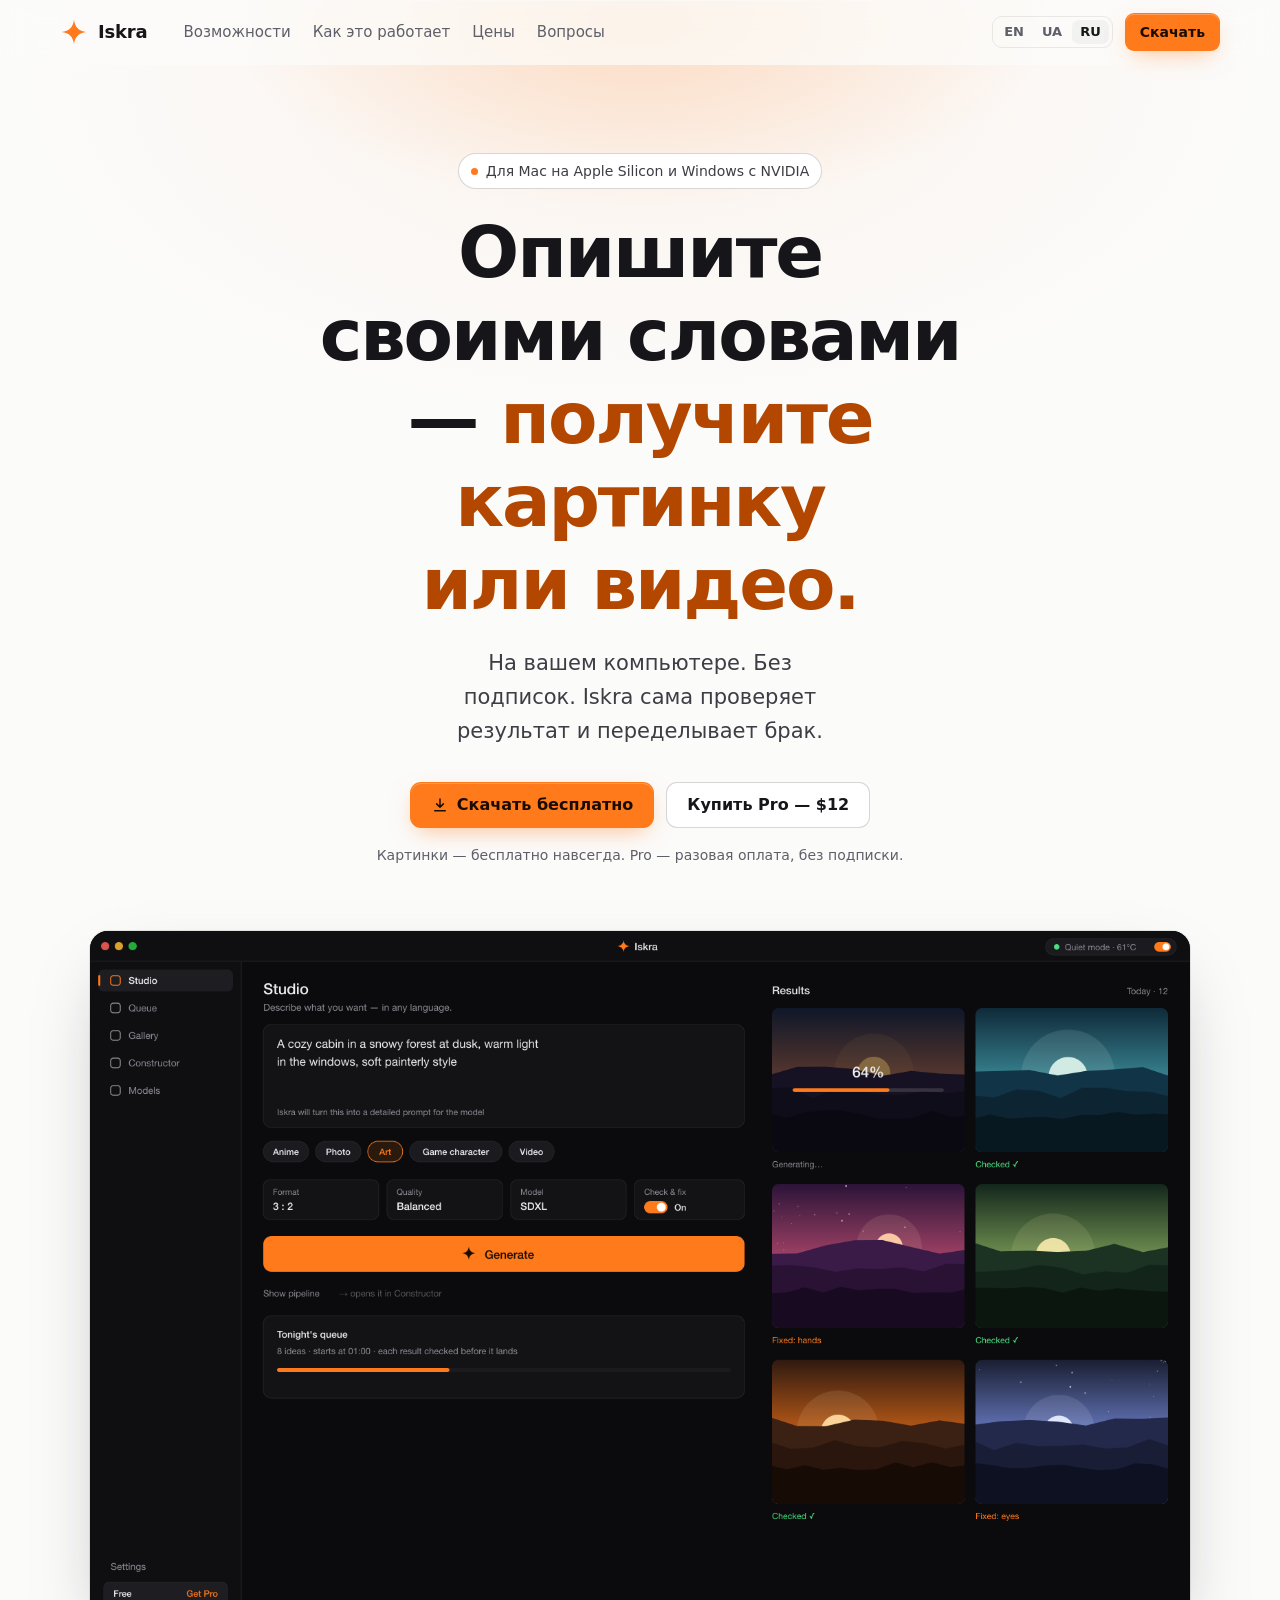
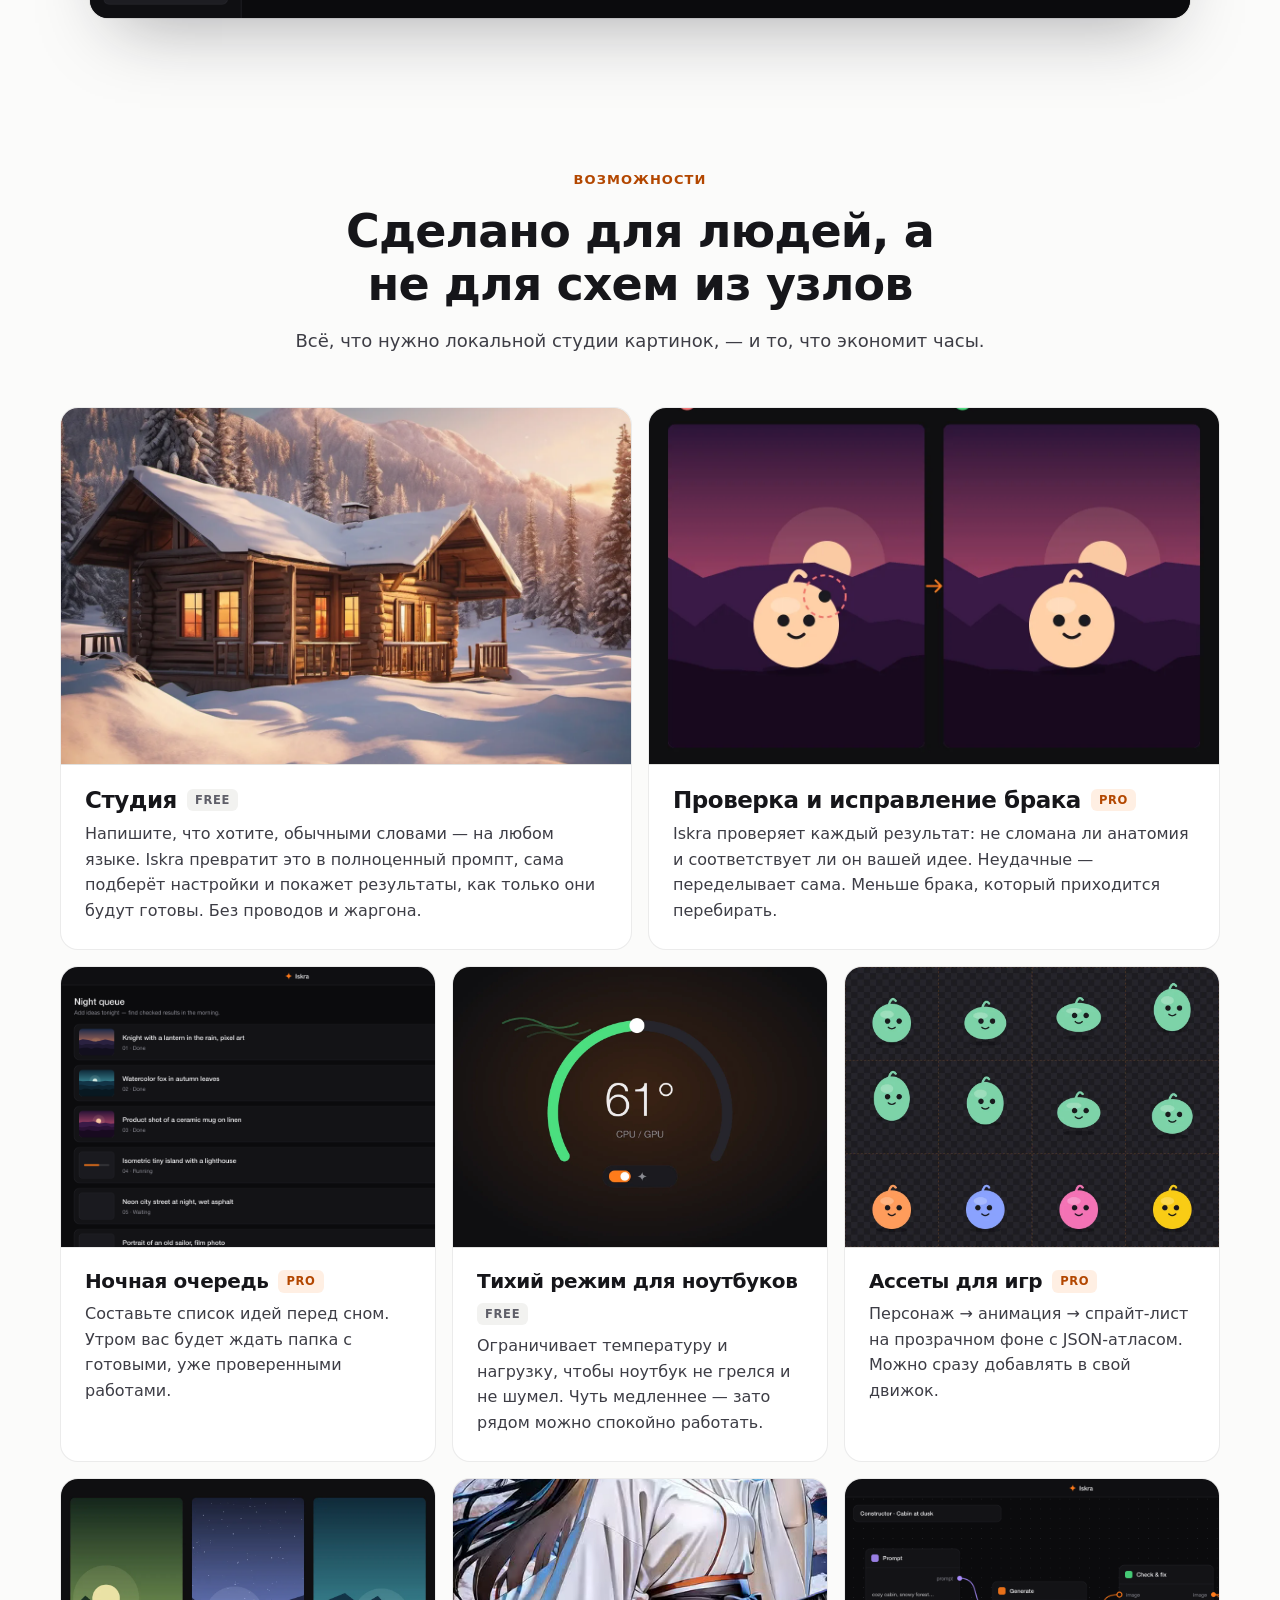
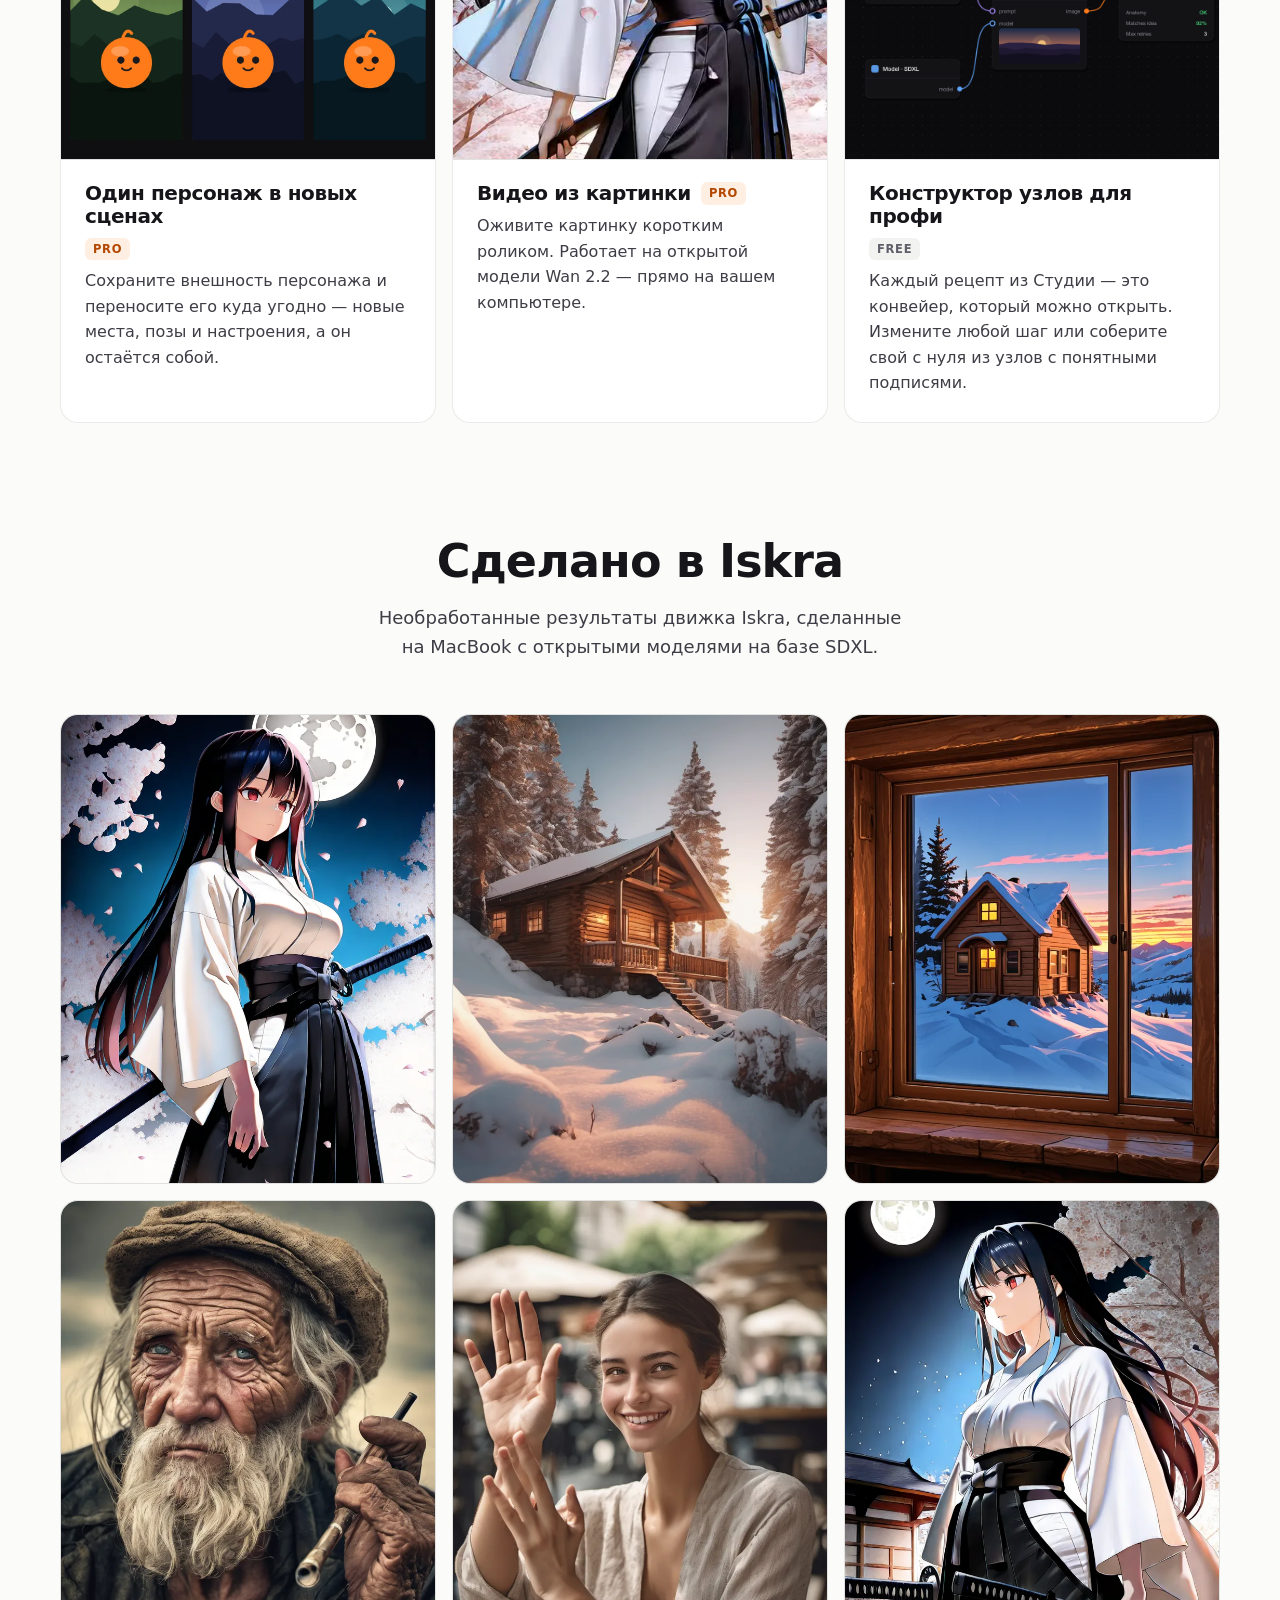
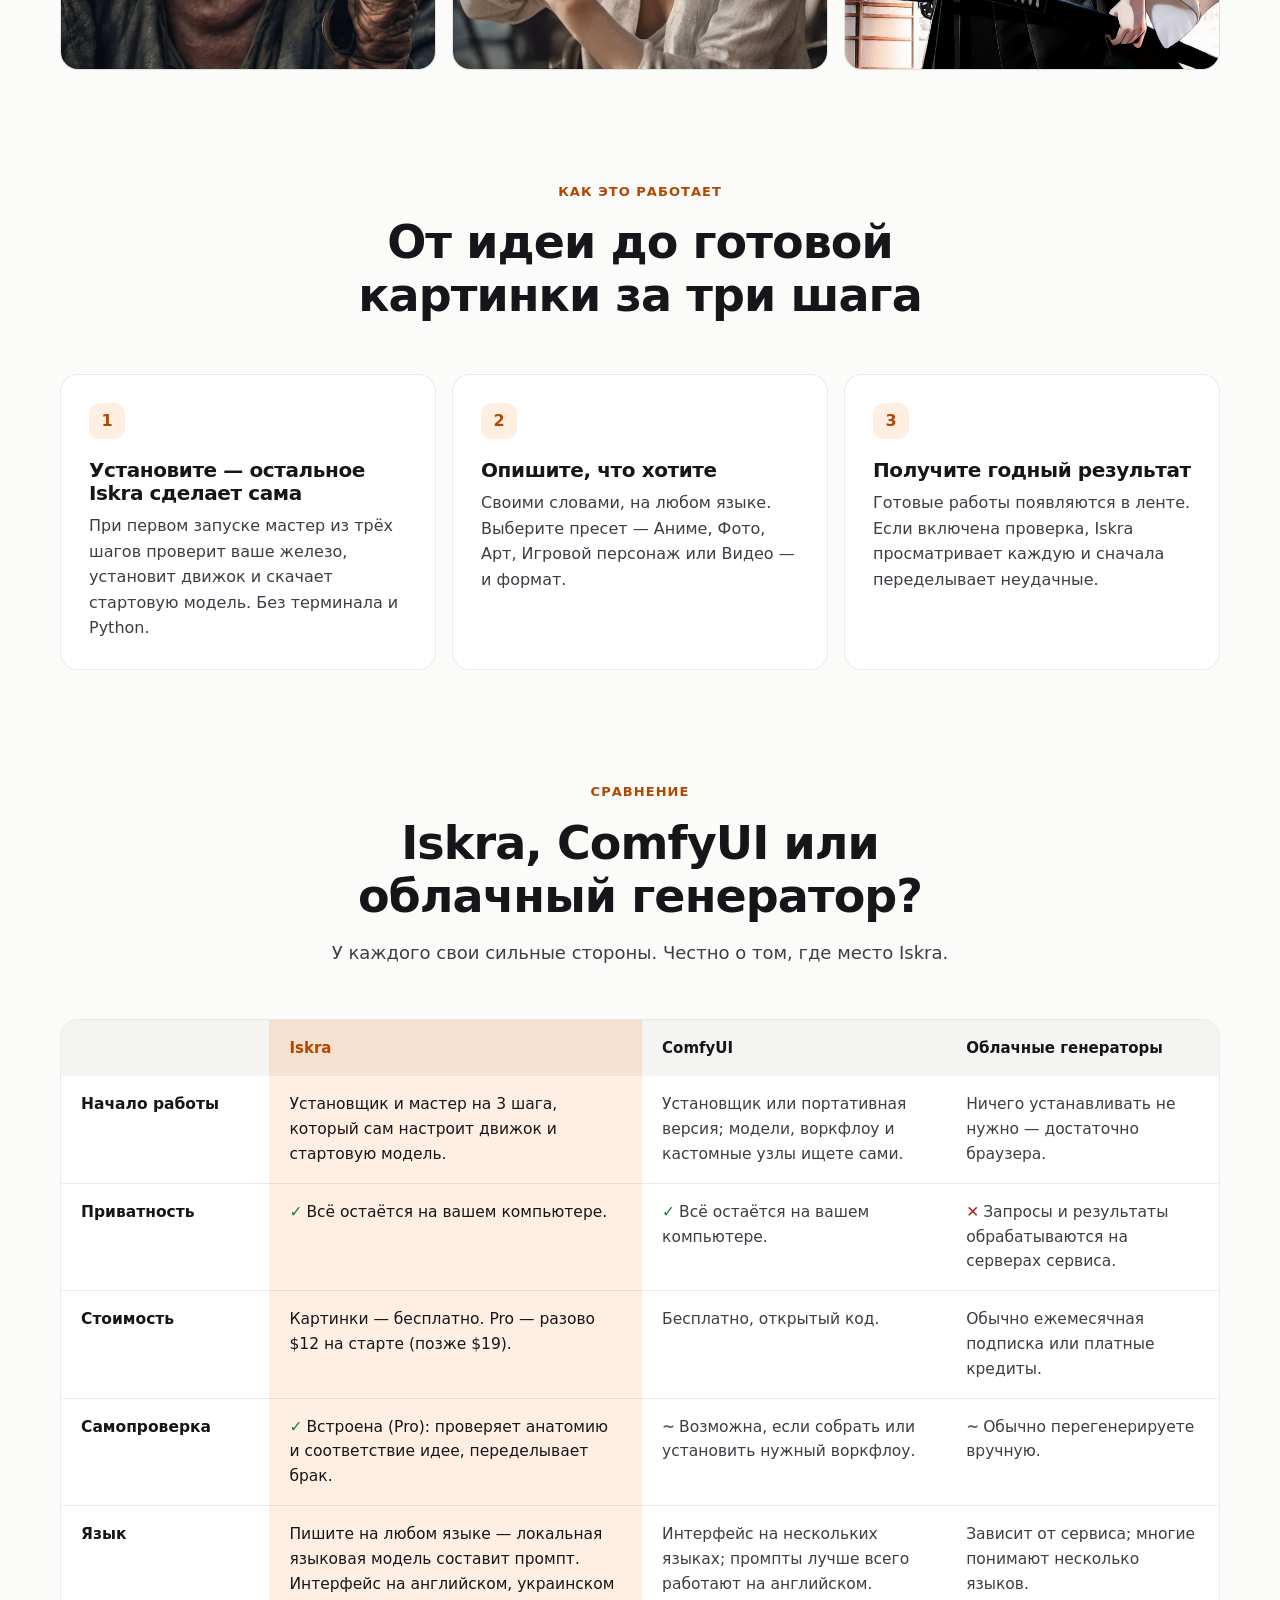
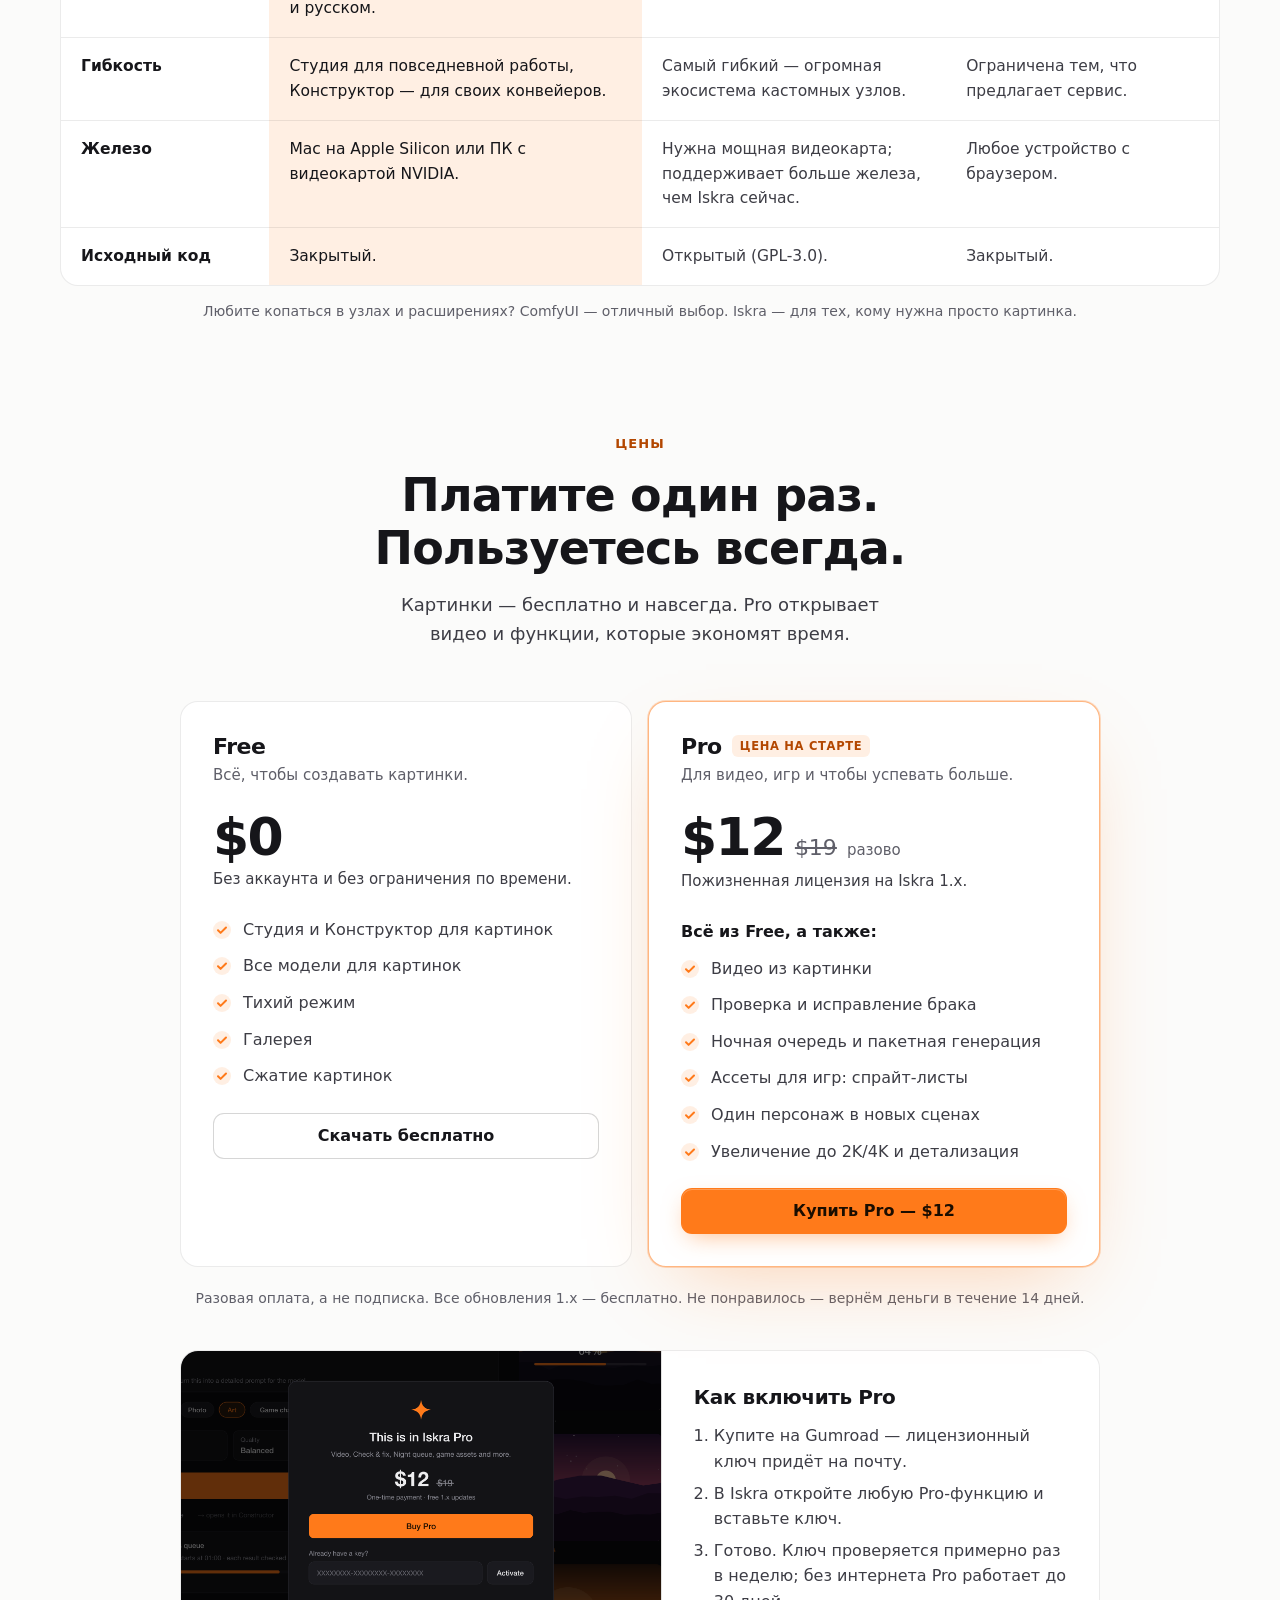
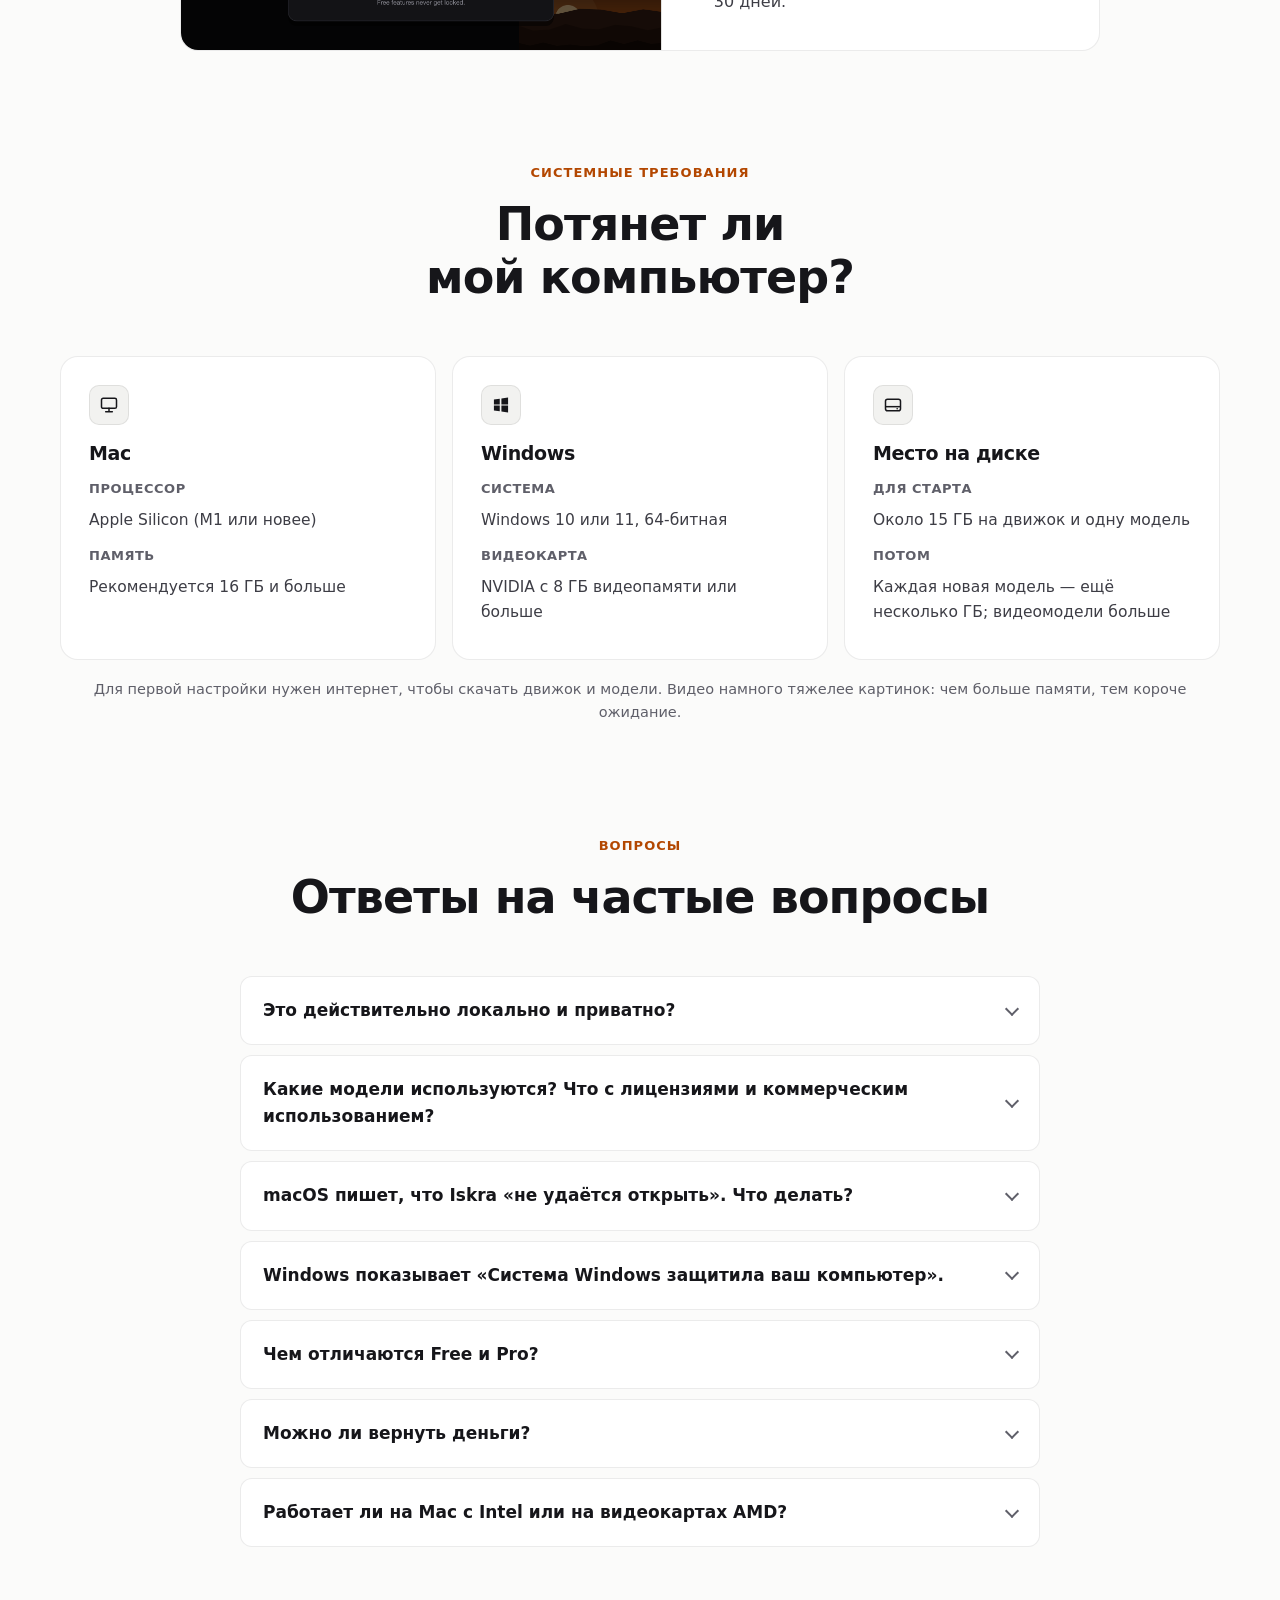
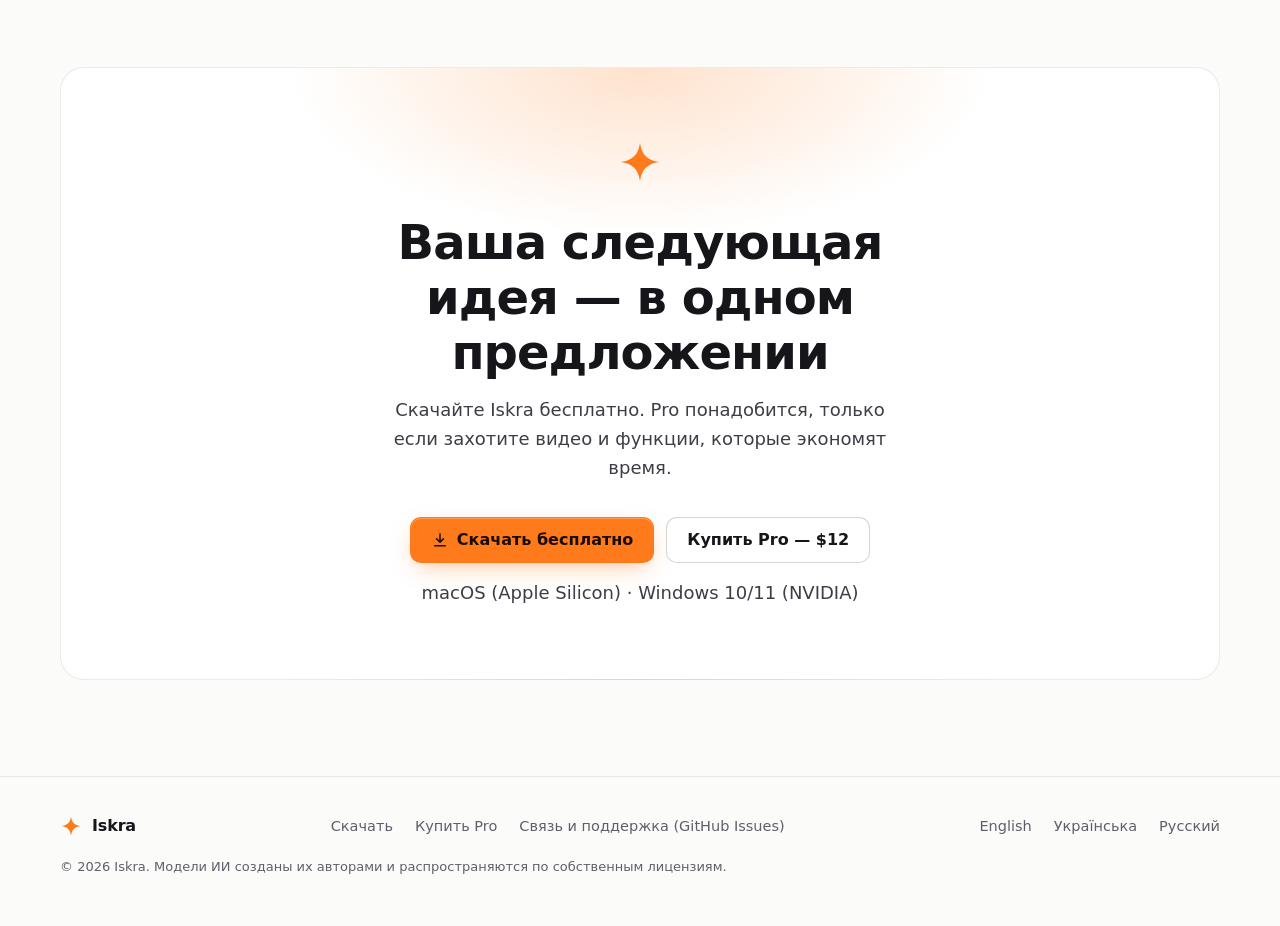
==== commit 6c2e62a9: "Add real Iskra examples, Wan 2.2 video and gallery section - ex-1 is now a real engine output; updat" ====
--- a/ru/index.html
+++ b/ru/index.html
@@ -97,7 +97,7 @@
     </div>
     <div class="features">
       <article class="card feature big">
-        <div class="media"><img src="../assets/img/ex-1.webp" width="1200" height="900" loading="lazy" alt="Пример результата: домик со светом в окнах под звёздным вечерним небом."></div>
+        <div class="media"><img src="../assets/img/ex-1.webp" width="1200" height="900" loading="lazy" alt="Настоящий результат Iskra: сруб с тёплыми окнами в заснеженных горах на закате."></div>
         <div class="body">
           <h3>Студия <span class="tag tag-free">Free</span></h3>
           <p>Напишите, что хотите, обычными словами — на любом языке. Iskra превратит это в полноценный промпт, сама подберёт настройки и покажет результаты, как только они будут готовы. Без проводов и жаргона.</p>
@@ -139,7 +139,7 @@
         </div>
       </article>
       <article class="card feature">
-        <div class="media"><img src="../assets/img/ex-5.webp" width="1200" height="900" loading="lazy" alt="Статичная картинка, превращённая в короткое видео: кнопка воспроизведения и лента кадров внизу."></div>
+        <div class="media"><video autoplay muted loop playsinline preload="metadata" poster="../assets/img/ex-5.webp" width="1200" height="900" aria-label="Короткое зацикленное видео: статичная картинка, оживлённая в Iskra моделью Wan 2.2."><source src="../assets/img/ex-video.webm" type="video/webm"><source src="../assets/img/ex-video.mp4" type="video/mp4"></video></div>
         <div class="body">
           <h3>Видео из картинки <span class="tag tag-pro">Pro</span></h3>
           <p>Оживите картинку коротким роликом. Работает на открытой модели Wan 2.2 — прямо на вашем компьютере.</p>
@@ -152,6 +152,23 @@
           <p>Каждый рецепт из Студии — это конвейер, который можно открыть. Измените любой шаг или соберите свой с нуля из узлов с понятными подписями.</p>
         </div>
       </article>
+    </div>
+  </div>
+</section>
+
+<section class="section" id="made" aria-labelledby="made-title">
+  <div class="wrap">
+    <div class="section-head">
+      <h2 id="made-title">Сделано в Iskra</h2>
+      <p>Необработанные результаты движка Iskra, сделанные на MacBook с открытыми моделями на базе SDXL.</p>
+    </div>
+    <div class="gallery">
+      <img src="../assets/img/gallery-1.webp" width="720" height="900" loading="lazy" alt="Аниме-мечница в белом кимоно под полной луной, с цветами сакуры.">
+      <img src="../assets/img/gallery-2.webp" width="720" height="900" loading="lazy" alt="Деревянный домик в заснеженном лесу на закате.">
+      <img src="../assets/img/gallery-3.webp" width="720" height="900" loading="lazy" alt="Заснеженный домик через деревянное окно, аниме-стиль.">
+      <img src="../assets/img/gallery-4.webp" width="720" height="900" loading="lazy" alt="Портрет старика с трубкой.">
+      <img src="../assets/img/gallery-5.webp" width="720" height="900" loading="lazy" alt="Улыбающаяся девушка машет рукой у уличного кафе.">
+      <img src="../assets/img/gallery-6.webp" width="720" height="900" loading="lazy" alt="Аниме-мечница, другой вариант.">
     </div>
   </div>
 </section>
--- a/assets/style.css
+++ b/assets/style.css
@@ -202,7 +202,7 @@
 .feature.big { grid-column: span 3; }
 .feature .media { aspect-ratio: 4 / 3; background: var(--bg-2); border-bottom: 1px solid var(--border); overflow: hidden; }
 .feature.big .media { aspect-ratio: 16 / 10; }
-.feature .media img { width: 100%; height: 100%; object-fit: cover; }
+.feature .media img, .feature .media video { display: block; width: 100%; height: 100%; object-fit: cover; }
 .feature .media.shot img { width: 175%; max-width: none; height: auto; margin-left: -24%; object-fit: initial; }
 .feature .body { padding: 22px 24px 26px; }
 .feature h3 { font-size: 20px; display: flex; align-items: center; gap: 10px; flex-wrap: wrap; }
@@ -214,6 +214,13 @@
 }
 .tag-pro { background: var(--accent-soft); color: var(--accent-ink); }
 .tag-free { background: var(--surface-2); color: var(--muted); }
+
+/* ---------------------------------------------------------------- gallery */
+.gallery { display: grid; grid-template-columns: repeat(3, 1fr); gap: 16px; }
+.gallery img {
+  width: 100%; height: auto; aspect-ratio: 4 / 5; object-fit: cover;
+  border: 1px solid var(--border); border-radius: var(--radius-lg); background: var(--bg-2);
+}
 
 /* ------------------------------------------------------------------ steps */
 .steps { list-style: none; padding: 0; margin: 0; display: grid; grid-template-columns: repeat(3, 1fr); gap: 16px; counter-reset: step; }
@@ -344,6 +351,7 @@
   .feature, .feature.big { grid-column: span 3; }
   .features { grid-template-columns: repeat(6, 1fr); }
   .reqs { grid-template-columns: 1fr 1fr; }
+  .gallery { grid-template-columns: repeat(2, 1fr); }
   .reqs .req:last-child { grid-column: span 2; }
 }
 @media (max-width: 760px) {
@@ -353,6 +361,8 @@
   .section { padding-top: 84px; }
   .section-head { margin-bottom: 36px; }
   .features, .steps, .pricing, .reqs { grid-template-columns: 1fr; }
+  .gallery { gap: 10px; }
+  .gallery img { border-radius: var(--radius); }
   .feature, .feature.big, .reqs .req:last-child { grid-column: auto; }
   .feature.big .media { aspect-ratio: 4 / 3; }
   .activate { grid-template-columns: 1fr; }
